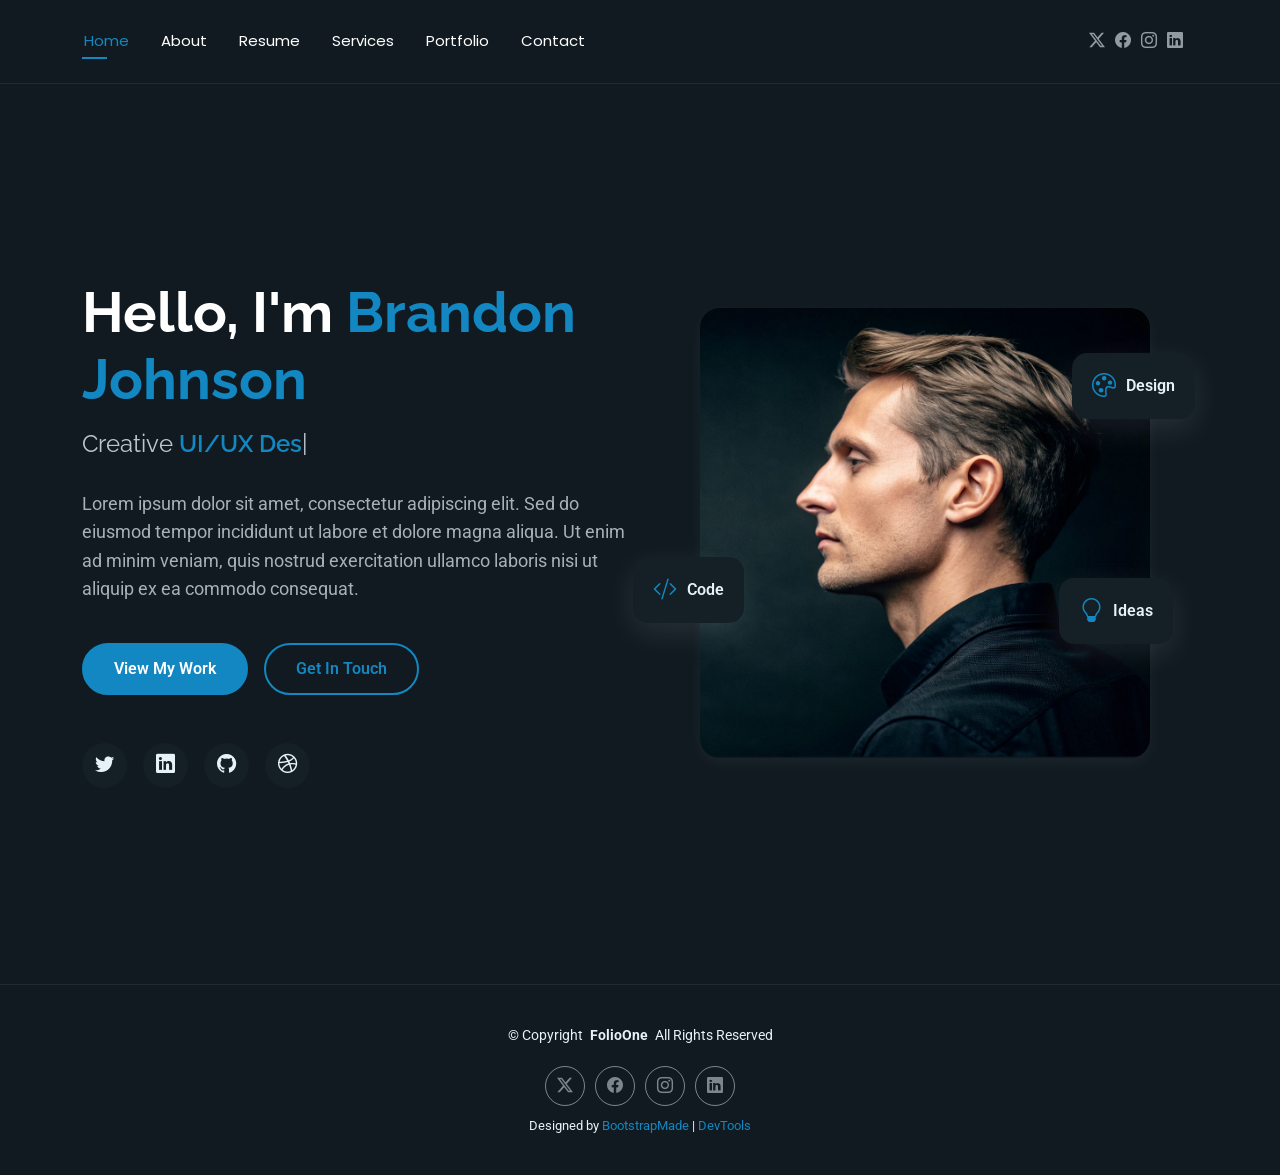
==== index.html @ 2e4cfaab "Initial CV website" ====
<!DOCTYPE html>
<html lang="en">

<head>
  <meta charset="utf-8">
  <meta content="width=device-width, initial-scale=1.0" name="viewport">
  <title>Index - FolioOne Bootstrap Template</title>
  <meta name="description" content="">
  <meta name="keywords" content="">

  <!-- Favicons -->
  <link href="assets/img/favicon.png" rel="icon">
  <link href="assets/img/apple-touch-icon.png" rel="apple-touch-icon">

  <!-- Fonts -->
  <link href="https://fonts.googleapis.com" rel="preconnect">
  <link href="https://fonts.gstatic.com" rel="preconnect" crossorigin>
  <link href="https://fonts.googleapis.com/css2?family=Roboto:ital,wght@0,100;0,300;0,400;0,500;0,700;0,900;1,100;1,300;1,400;1,500;1,700;1,900&family=Poppins:ital,wght@0,100;0,200;0,300;0,400;0,500;0,600;0,700;0,800;0,900;1,100;1,200;1,300;1,400;1,500;1,600;1,700;1,800;1,900&family=Raleway:ital,wght@0,100;0,200;0,300;0,400;0,500;0,600;0,700;0,800;0,900;1,100;1,200;1,300;1,400;1,500;1,600;1,700;1,800;1,900&display=swap" rel="stylesheet">

  <!-- Vendor CSS Files -->
  <link href="assets/vendor/bootstrap/css/bootstrap.min.css" rel="stylesheet">
  <link href="assets/vendor/bootstrap-icons/bootstrap-icons.css" rel="stylesheet">
  <link href="assets/vendor/aos/aos.css" rel="stylesheet">
  <link href="assets/vendor/swiper/swiper-bundle.min.css" rel="stylesheet">
  <link href="assets/vendor/glightbox/css/glightbox.min.css" rel="stylesheet">

  <!-- Main CSS File -->
  <link href="assets/css/main.css" rel="stylesheet">

  <!-- =======================================================
  * Template Name: FolioOne
  * Template URL: https://bootstrapmade.com/folioone-bootstrap-portfolio-website-template/
  * Updated: Aug 23 2025 with Bootstrap v5.3.7
  * Author: BootstrapMade.com
  * License: https://bootstrapmade.com/license/
  ======================================================== -->
</head>

<body class="index-page">

  <header id="header" class="header d-flex align-items-center light-background sticky-top">
    <div class="container position-relative d-flex align-items-center justify-content-between">

      <!-- <a href="index.html" class="logo d-flex align-items-center me-auto me-xl-0">
      <img src="assets/img/logo.webp" alt="">
      <h1 class="sitename">FolioOne</h1> 
    </a> -->

      <nav id="navmenu" class="navmenu">
        <ul>
          <li><a href="index.html" class="active">Home</a></li>
          <li><a href="about.html">About</a></li>
          <li><a href="resume.html">Resume</a></li>
          <li><a href="services.html">Services</a></li>
          <li><a href="portfolio.html">Portfolio</a></li>
          <li><a href="contact.html">Contact</a></li>
        </ul>
        <i class="mobile-nav-toggle d-xl-none bi bi-list"></i>
      </nav>

      <div class="header-social-links">
        <a href="#" class="twitter"><i class="bi bi-twitter-x"></i></a>
        <a href="#" class="facebook"><i class="bi bi-facebook"></i></a>
        <a href="#" class="instagram"><i class="bi bi-instagram"></i></a>
        <a href="#" class="linkedin"><i class="bi bi-linkedin"></i></a>
      </div>

    </div>
  </header>

  <main class="main">

    <!-- Hero Section -->
    <section id="hero" class="hero section">

      <div class="container" data-aos="fade-up" data-aos-delay="100">

        <div class="row gy-4 align-items-center">
          <div class="col-lg-6 order-2 order-lg-1">
            <div class="hero-content">
              <h1 data-aos="fade-up" data-aos-delay="200">Hello, I'm <span class="highlight">Brandon Johnson</span></h1>
              <h2 data-aos="fade-up" data-aos-delay="300">Creative <span class="typed" data-typed-items="UI/UX Designer, Web Developer, Digital Artist, Brand Strategist"></span></h2>
              <p data-aos="fade-up" data-aos-delay="400">Lorem ipsum dolor sit amet, consectetur adipiscing elit. Sed do eiusmod tempor incididunt ut labore et dolore magna aliqua. Ut enim ad minim veniam, quis nostrud exercitation ullamco laboris nisi ut aliquip ex ea commodo consequat.</p>
              <div class="hero-actions" data-aos="fade-up" data-aos-delay="500">
                <a href="portfolio.html" class="btn btn-primary">View My Work</a>
                <a href="contact.html" class="btn btn-outline">Get In Touch</a>
              </div>
              <div class="social-links" data-aos="fade-up" data-aos-delay="600">
                <a href="#"><i class="bi bi-twitter"></i></a>
                <a href="#"><i class="bi bi-linkedin"></i></a>
                <a href="#"><i class="bi bi-github"></i></a>
                <a href="#"><i class="bi bi-dribbble"></i></a>
              </div>
            </div>
          </div>
          <div class="col-lg-6 order-1 order-lg-2">
            <div class="hero-image" data-aos="zoom-in" data-aos-delay="300">
              <div class="image-wrapper">
                <img src="assets/img/profile/profile-square-11.webp" alt="Sarah Mitchell" class="img-fluid">
                <div class="floating-elements">
                  <div class="floating-card design" data-aos="fade-left" data-aos-delay="700">
                    <i class="bi bi-palette"></i>
                    <span>Design</span>
                  </div>
                  <div class="floating-card code" data-aos="fade-right" data-aos-delay="800">
                    <i class="bi bi-code-slash"></i>
                    <span>Code</span>
                  </div>
                  <div class="floating-card creativity" data-aos="fade-up" data-aos-delay="900">
                    <i class="bi bi-lightbulb"></i>
                    <span>Ideas</span>
                  </div>
                </div>
              </div>
            </div>
          </div>
        </div>

      </div>

    </section><!-- /Hero Section -->

  </main>

  <footer id="footer" class="footer">

    <div class="container">
      <div class="copyright text-center ">
        <p>© <span>Copyright</span> <strong class="px-1 sitename">FolioOne</strong> <span>All Rights Reserved<br></span></p>
      </div>
      <div class="social-links d-flex justify-content-center">
        <a href=""><i class="bi bi-twitter-x"></i></a>
        <a href=""><i class="bi bi-facebook"></i></a>
        <a href=""><i class="bi bi-instagram"></i></a>
        <a href=""><i class="bi bi-linkedin"></i></a>
      </div>
      <div class="credits">
        <!-- All the links in the footer should remain intact. -->
        <!-- You can delete the links only if you've purchased the pro version. -->
        <!-- Licensing information: https://bootstrapmade.com/license/ -->
        <!-- Purchase the pro version with working PHP/AJAX contact form: [buy-url] -->
        Designed by <a href="https://bootstrapmade.com/">BootstrapMade</a> | <a href="https://bootstrapmade.com/tools/">DevTools</a>
      </div>
    </div>

  </footer>

  <!-- Scroll Top -->
  <a href="#" id="scroll-top" class="scroll-top d-flex align-items-center justify-content-center"><i class="bi bi-arrow-up-short"></i></a>

  <!-- Preloader -->
  <div id="preloader"></div>

  <!-- Vendor JS Files -->
  <script src="assets/vendor/bootstrap/js/bootstrap.bundle.min.js"></script>
  <script src="assets/vendor/php-email-form/validate.js"></script>
  <script src="assets/vendor/aos/aos.js"></script>
  <script src="assets/vendor/typed.js/typed.umd.js"></script>
  <script src="assets/vendor/waypoints/noframework.waypoints.js"></script>
  <script src="assets/vendor/purecounter/purecounter_vanilla.js"></script>
  <script src="assets/vendor/swiper/swiper-bundle.min.js"></script>
  <script src="assets/vendor/imagesloaded/imagesloaded.pkgd.min.js"></script>
  <script src="assets/vendor/isotope-layout/isotope.pkgd.min.js"></script>
  <script src="assets/vendor/glightbox/js/glightbox.min.js"></script>

  <!-- Main JS File -->
  <script src="assets/js/main.js"></script>

</body>

</html>
---- assets/css/main.css ----
/**
* Template Name: FolioOne
* Template URL: https://bootstrapmade.com/folioone-bootstrap-portfolio-website-template/
* Updated: Aug 23 2025 with Bootstrap v5.3.7
* Author: BootstrapMade.com
* License: https://bootstrapmade.com/license/
*/

/*--------------------------------------------------------------
# Font & Color Variables
# Help: https://bootstrapmade.com/color-system/
--------------------------------------------------------------*/
/* Fonts */
:root {
  --default-font: "Roboto",  system-ui, -apple-system, "Segoe UI", Roboto, "Helvetica Neue", Arial, "Noto Sans", "Liberation Sans", sans-serif, "Apple Color Emoji", "Segoe UI Emoji", "Segoe UI Symbol", "Noto Color Emoji";
  --heading-font: "Raleway",  sans-serif;
  --nav-font: "Poppins",  sans-serif;
}

/* Global Colors - The following color variables are used throughout the website. Updating them here will change the color scheme of the entire website */
:root { 
  --background-color: #101a20; /* Background color for the entire website, including individual sections */
  --default-color: #e7f2f7; /* Default color used for the majority of the text content across the entire website */
  --heading-color: #ffffff; /* Color for headings, subheadings and title throughout the website */
  --accent-color: #1387c1; /* Accent color that represents your brand on the website. It's used for buttons, links, and other elements that need to stand out */
  --surface-color: #141f26; /* The surface color is used as a background of boxed elements within sections, such as cards, icon boxes, or other elements that require a visual separation from the global background. */
  --contrast-color: #ffffff; /* Contrast color for text, ensuring readability against backgrounds of accent, heading, or default colors. */
}

/* Nav Menu Colors - The following color variables are used specifically for the navigation menu. They are separate from the global colors to allow for more customization options */
:root {
  --nav-color: #ffffff;  /* The default color of the main navmenu links */
  --nav-hover-color: #1387c1; /* Applied to main navmenu links when they are hovered over or active */
  --nav-mobile-background-color: #213642; /* Used as the background color for mobile navigation menu */
  --nav-dropdown-background-color: #051117; /* Used as the background color for dropdown items that appear when hovering over primary navigation items */
  --nav-dropdown-color: #e7f2f7; /* Used for navigation links of the dropdown items in the navigation menu. */
  --nav-dropdown-hover-color: #1387c1; /* Similar to --nav-hover-color, this color is applied to dropdown navigation links when they are hovered over. */
}

/* Color Presets - These classes override global colors when applied to any section or element, providing reuse of the sam color scheme. */

.light-background {
  --background-color: #142027;
  --surface-color: #325264;
}

.dark-background {
  --background-color: #0b1419;
  --default-color: #ffffff;
  --heading-color: #ffffff;
  --surface-color: #252525;
  --contrast-color: #ffffff;
}

/* Smooth scroll */
:root {
  scroll-behavior: smooth;
}

/*--------------------------------------------------------------
# General Styling & Shared Classes
--------------------------------------------------------------*/
body {
  color: var(--default-color);
  background-color: var(--background-color);
  font-family: var(--default-font);
}

a {
  color: var(--accent-color);
  text-decoration: none;
  transition: 0.3s;
}

a:hover {
  color: color-mix(in srgb, var(--accent-color), transparent 25%);
  text-decoration: none;
}

h1,
h2,
h3,
h4,
h5,
h6 {
  color: var(--heading-color);
  font-family: var(--heading-font);
}

/* PHP Email Form Messages
------------------------------*/
.php-email-form .error-message {
  display: none;
  background: #df1529;
  color: #ffffff;
  text-align: left;
  padding: 15px;
  margin-bottom: 24px;
  font-weight: 600;
}

.php-email-form .sent-message {
  display: none;
  color: #ffffff;
  background: #059652;
  text-align: center;
  padding: 15px;
  margin-bottom: 24px;
  font-weight: 600;
}

.php-email-form .loading {
  display: none;
  background: var(--surface-color);
  text-align: center;
  padding: 15px;
  margin-bottom: 24px;
}

.php-email-form .loading:before {
  content: "";
  display: inline-block;
  border-radius: 50%;
  width: 24px;
  height: 24px;
  margin: 0 10px -6px 0;
  border: 3px solid var(--accent-color);
  border-top-color: var(--surface-color);
  animation: php-email-form-loading 1s linear infinite;
}

@keyframes php-email-form-loading {
  0% {
    transform: rotate(0deg);
  }

  100% {
    transform: rotate(360deg);
  }
}

/*--------------------------------------------------------------
# Global Header
--------------------------------------------------------------*/
.header {
  --background-color: rgba(255, 255, 255, 0);
  color: var(--default-color);
  background-color: var(--background-color);
  padding: 15px 0;
  transition: all 0.5s;
  z-index: 997;
  border-bottom: 1px solid color-mix(in srgb, var(--default-color), transparent 92%);
}

.header .logo {
  line-height: 1;
}

.header .logo img {
  max-height: 36px;
  margin-right: 8px;
}

.header .logo h1 {
  font-size: 32px;
  margin: 0;
  font-weight: 400;
  color: var(--heading-color);
}

.header .header-social-links {
  padding-right: 15px;
}

.header .header-social-links a {
  color: color-mix(in srgb, var(--default-color), transparent 40%);
  padding-left: 6px;
  display: inline-block;
  transition: 0.3s;
  font-size: 16px;
}

.header .header-social-links a:hover {
  color: var(--default-color);
}

.header .header-social-links a i {
  line-height: 0px;
}

@media (max-width: 1200px) {
  .header .logo {
    order: 1;
  }

  .header .header-social-links {
    order: 2;
  }

  .header .navmenu {
    order: 3;
  }
}

/* Global Header on Scroll
------------------------------*/
.scrolled .header {
  --background-color: rgba(16, 26, 32, 0.9);
}

/*--------------------------------------------------------------
# Navigation Menu
--------------------------------------------------------------*/
/* Desktop Navigation */
@media (min-width: 1200px) {
  .navmenu {
    padding: 0;
  }

  .navmenu ul {
    margin: 0;
    padding: 0;
    display: flex;
    list-style: none;
    align-items: center;
  }

  .navmenu li {
    position: relative;
  }

  .navmenu>ul>li {
    white-space: nowrap;
    padding: 15px 28px 15px 0;
  }

  .navmenu>ul>li:last-child {
    padding-right: 0;
  }

  .navmenu a,
  .navmenu a:focus {
    color: var(--nav-color);
    font-size: 15px;
    padding: 0 2px;
    font-family: var(--nav-font);
    font-weight: 400;
    display: flex;
    align-items: center;
    justify-content: space-between;
    white-space: nowrap;
    transition: 0.3s;
    position: relative;
  }

  .navmenu a i,
  .navmenu a:focus i {
    font-size: 12px;
    line-height: 0;
    margin-left: 5px;
    transition: 0.3s;
  }

  .navmenu>ul>li>a:before {
    content: "";
    position: absolute;
    height: 2px;
    bottom: -6px;
    left: 0;
    background-color: var(--nav-hover-color);
    visibility: hidden;
    width: 0px;
    transition: all 0.3s ease-in-out 0s;
  }

  .navmenu a:hover:before,
  .navmenu li:hover>a:before,
  .navmenu .active:before {
    visibility: visible;
    width: 25px;
  }

  .navmenu li:hover>a,
  .navmenu .active,
  .navmenu .active:focus {
    color: var(--nav-hover-color);
  }

  .navmenu .dropdown ul {
    margin: 0;
    padding: 10px 0;
    background: var(--nav-dropdown-background-color);
    display: block;
    position: absolute;
    visibility: hidden;
    left: -5px;
    top: 130%;
    opacity: 0;
    transition: 0.3s;
    border-radius: 4px;
    z-index: 99;
    box-shadow: 0px 0px 30px rgba(0, 0, 0, 0.1);
  }

  .navmenu .dropdown ul li {
    min-width: 200px;
  }

  .navmenu .dropdown ul a {
    padding: 10px 20px;
    font-size: 15px;
    text-transform: none;
    color: var(--nav-dropdown-color);
  }

  .navmenu .dropdown ul a i {
    font-size: 12px;
  }

  .navmenu .dropdown ul a:hover,
  .navmenu .dropdown ul .active:hover,
  .navmenu .dropdown ul li:hover>a {
    color: var(--nav-dropdown-hover-color);
  }

  .navmenu .dropdown:hover>ul {
    opacity: 1;
    top: 100%;
    visibility: visible;
  }

  .navmenu .dropdown .dropdown ul {
    top: 0;
    left: -90%;
    visibility: hidden;
  }

  .navmenu .dropdown .dropdown:hover>ul {
    opacity: 1;
    top: 0;
    left: -100%;
    visibility: visible;
  }
}

/* Mobile Navigation */
@media (max-width: 1199px) {
  .mobile-nav-toggle {
    color: var(--nav-color);
    font-size: 28px;
    line-height: 0;
    margin-right: 10px;
    cursor: pointer;
    transition: color 0.3s;
  }

  .navmenu {
    padding: 0;
    z-index: 9997;
  }

  .navmenu ul {
    display: none;
    list-style: none;
    position: absolute;
    inset: 60px 20px 20px 20px;
    padding: 10px 0;
    margin: 0;
    border-radius: 6px;
    background-color: var(--nav-mobile-background-color);
    border: 1px solid color-mix(in srgb, var(--default-color), transparent 90%);
    box-shadow: none;
    overflow-y: auto;
    transition: 0.3s;
    z-index: 9998;
  }

  .navmenu a,
  .navmenu a:focus {
    color: var(--nav-dropdown-color);
    padding: 10px 20px;
    font-family: var(--nav-font);
    font-size: 17px;
    font-weight: 500;
    display: flex;
    align-items: center;
    justify-content: space-between;
    white-space: nowrap;
    transition: 0.3s;
  }

  .navmenu a i,
  .navmenu a:focus i {
    font-size: 12px;
    line-height: 0;
    margin-left: 5px;
    width: 30px;
    height: 30px;
    display: flex;
    align-items: center;
    justify-content: center;
    border-radius: 50%;
    transition: 0.3s;
    background-color: color-mix(in srgb, var(--accent-color), transparent 90%);
  }

  .navmenu a i:hover,
  .navmenu a:focus i:hover {
    background-color: var(--accent-color);
    color: var(--contrast-color);
  }

  .navmenu a:hover,
  .navmenu .active,
  .navmenu .active:focus {
    color: var(--nav-dropdown-hover-color);
  }

  .navmenu .active i,
  .navmenu .active:focus i {
    background-color: var(--accent-color);
    color: var(--contrast-color);
    transform: rotate(180deg);
  }

  .navmenu .dropdown ul {
    position: static;
    display: none;
    z-index: 99;
    padding: 10px 0;
    margin: 10px 20px;
    background-color: var(--nav-dropdown-background-color);
    transition: all 0.5s ease-in-out;
  }

  .navmenu .dropdown ul ul {
    background-color: rgba(33, 37, 41, 0.1);
  }

  .navmenu .dropdown>.dropdown-active {
    display: block;
    background-color: rgba(33, 37, 41, 0.03);
  }

  .mobile-nav-active {
    overflow: hidden;
  }

  .mobile-nav-active .mobile-nav-toggle {
    color: #fff;
    position: absolute;
    font-size: 32px;
    top: 15px;
    right: 15px;
    margin-right: 0;
    z-index: 9999;
  }

  .mobile-nav-active .navmenu {
    position: fixed;
    overflow: hidden;
    inset: 0;
    background: rgba(33, 37, 41, 0.8);
    transition: 0.3s;
  }

  .mobile-nav-active .navmenu>ul {
    display: block;
  }
}

/*--------------------------------------------------------------
# Global Footer
--------------------------------------------------------------*/
.footer {
  color: var(--default-color);
  background-color: var(--background-color);
  font-size: 14px;
  padding: 40px 0;
  position: relative;
  border-top: 1px solid color-mix(in srgb, var(--default-color), transparent 92%);
}

.footer .copyright p {
  margin-bottom: 0;
}

.footer .social-links {
  margin-top: 20px;
}

.footer .social-links a {
  display: flex;
  align-items: center;
  justify-content: center;
  width: 40px;
  height: 40px;
  border-radius: 50%;
  border: 1px solid color-mix(in srgb, var(--default-color), transparent 50%);
  font-size: 16px;
  color: color-mix(in srgb, var(--default-color), transparent 50%);
  margin: 0 5px;
  transition: 0.3s;
}

.footer .social-links a:hover {
  color: var(--accent-color);
  border-color: var(--accent-color);
}

.footer .credits {
  margin-top: 10px;
  font-size: 13px;
  text-align: center;
}

/*--------------------------------------------------------------
# Preloader
--------------------------------------------------------------*/
#preloader {
  position: fixed;
  inset: 0;
  z-index: 9999;
  overflow: hidden;
  background-color: var(--background-color);
  transition: all 0.6s ease-out;
  width: 100%;
  height: 100vh;
}

#preloader:before,
#preloader:after {
  content: "";
  position: absolute;
  border: 4px solid var(--accent-color);
  border-radius: 50%;
  animation: animate-preloader 2s cubic-bezier(0, 0.2, 0.8, 1) infinite;
}

#preloader:after {
  animation-delay: -0.5s;
}

@keyframes animate-preloader {
  0% {
    width: 10px;
    height: 10px;
    top: calc(50% - 5px);
    left: calc(50% - 5px);
    opacity: 1;
  }

  100% {
    width: 72px;
    height: 72px;
    top: calc(50% - 36px);
    left: calc(50% - 36px);
    opacity: 0;
  }
}

/*--------------------------------------------------------------
# Scroll Top Button
--------------------------------------------------------------*/
.scroll-top {
  position: fixed;
  visibility: hidden;
  opacity: 0;
  right: 15px;
  bottom: -15px;
  z-index: 99999;
  background-color: var(--accent-color);
  width: 44px;
  height: 44px;
  border-radius: 50px;
  transition: all 0.4s;
}

.scroll-top i {
  font-size: 24px;
  color: var(--contrast-color);
  line-height: 0;
}

.scroll-top:hover {
  background-color: color-mix(in srgb, var(--accent-color), transparent 20%);
  color: var(--contrast-color);
}

.scroll-top.active {
  visibility: visible;
  opacity: 1;
  bottom: 15px;
}

/*--------------------------------------------------------------
# Disable aos animation delay on mobile devices
--------------------------------------------------------------*/
@media screen and (max-width: 768px) {
  [data-aos-delay] {
    transition-delay: 0 !important;
  }
}

/*--------------------------------------------------------------
# Global Page Titles & Breadcrumbs
--------------------------------------------------------------*/
.page-title {
  color: var(--default-color);
  background-color: var(--background-color);
  position: relative;
}

.page-title .heading {
  padding: 80px 0;
  border-top: 1px solid color-mix(in srgb, var(--default-color), transparent 90%);
}

.page-title .heading h1 {
  font-size: 38px;
  font-weight: 700;
}

.page-title nav {
  background-color: color-mix(in srgb, var(--default-color), transparent 96%);
  padding: 20px 0;
}

.page-title nav ol {
  display: flex;
  flex-wrap: wrap;
  list-style: none;
  padding: 0;
  margin: 0;
  font-size: 16px;
  font-weight: 400;
}

.page-title nav ol li+li {
  padding-left: 10px;
}

.page-title nav ol li+li::before {
  content: "/";
  display: inline-block;
  padding-right: 10px;
  color: color-mix(in srgb, var(--default-color), transparent 70%);
}

/*--------------------------------------------------------------
# Global Sections
--------------------------------------------------------------*/
section,
.section {
  color: var(--default-color);
  background-color: var(--background-color);
  padding: 60px 0;
  scroll-margin-top: 100px;
  overflow: clip;
}

@media (max-width: 1199px) {

  section,
  .section {
    scroll-margin-top: 66px;
  }
}

/*--------------------------------------------------------------
# Global Section Titles
--------------------------------------------------------------*/
.section-title {
  text-align: center;
  padding-bottom: 60px;
  position: relative;
}

.section-title h2 {
  font-size: 3.5rem;
  font-weight: 400;
  line-height: 1.2;
  color: var(--heading-color);
  margin-bottom: 1.5rem;
  letter-spacing: -1px;
}

@media (max-width: 768px) {
  .section-title h2 {
    font-size: 2.5rem;
  }
}

.section-title p {
  font-size: 1.125rem;
  line-height: 1.8;
  color: color-mix(in srgb, var(--default-color), transparent 25%);
  max-width: 900px;
  margin: 0 auto;
  text-wrap: balance;
}

/*--------------------------------------------------------------
# Hero Section
--------------------------------------------------------------*/
.hero {
  padding: 80px 0;
  min-height: 100vh;
  display: flex;
  align-items: center;
}

.hero .hero-content h1 {
  font-size: 3.5rem;
  font-weight: 700;
  margin-bottom: 1rem;
  line-height: 1.2;
}

.hero .hero-content h1 .highlight {
  color: var(--accent-color);
  position: relative;
}

.hero .hero-content h1 .highlight::after {
  content: "";
  position: absolute;
  bottom: 0;
  left: 0;
  width: 100%;
  height: 3px;
  background: linear-gradient(90deg, var(--accent-color), color-mix(in srgb, var(--accent-color), transparent 50%));
  border-radius: 2px;
}

@media (max-width: 768px) {
  .hero .hero-content h1 {
    font-size: 2.5rem;
  }
}

.hero .hero-content h2 {
  font-size: 1.5rem;
  font-weight: 400;
  margin-bottom: 2rem;
  color: color-mix(in srgb, var(--default-color), transparent 20%);
}

.hero .hero-content h2 .typed {
  color: var(--accent-color);
  font-weight: 600;
}

@media (max-width: 768px) {
  .hero .hero-content h2 {
    font-size: 1.25rem;
  }
}

.hero .hero-content p {
  font-size: 1.1rem;
  line-height: 1.6;
  margin-bottom: 2.5rem;
  color: color-mix(in srgb, var(--default-color), transparent 30%);
}

.hero .hero-actions {
  display: flex;
  gap: 1rem;
  margin-bottom: 3rem;
}

.hero .hero-actions .btn {
  padding: 12px 30px;
  border-radius: 50px;
  font-weight: 600;
  text-decoration: none;
  transition: all 0.3s ease;
  border: 2px solid;
}

.hero .hero-actions .btn.btn-primary {
  background: var(--accent-color);
  color: var(--contrast-color);
  border-color: var(--accent-color);
}

.hero .hero-actions .btn.btn-primary:hover {
  background: color-mix(in srgb, var(--accent-color), black 15%);
  border-color: color-mix(in srgb, var(--accent-color), black 15%);
  transform: translateY(-2px);
}

.hero .hero-actions .btn.btn-outline {
  background: transparent;
  color: var(--accent-color);
  border-color: var(--accent-color);
}

.hero .hero-actions .btn.btn-outline:hover {
  transform: translateY(-2px);
}

@media (max-width: 576px) {
  .hero .hero-actions {
    flex-direction: column;
  }

  .hero .hero-actions .btn {
    text-align: center;
  }
}

.hero .social-links {
  display: flex;
  gap: 1rem;
}

.hero .social-links a {
  width: 45px;
  height: 45px;
  background: var(--surface-color);
  border-radius: 50%;
  display: flex;
  align-items: center;
  justify-content: center;
  color: var(--default-color);
  font-size: 1.2rem;
  transition: all 0.3s ease;
}

.hero .social-links a:hover {
  background: var(--accent-color);
  color: var(--contrast-color);
  transform: translateY(-3px);
  box-shadow: 0 8px 25px color-mix(in srgb, var(--accent-color), transparent 70%);
}

.hero .hero-image {
  position: relative;
}

.hero .hero-image .image-wrapper {
  position: relative;
  max-width: 450px;
  margin: 0 auto;
}

.hero .hero-image .image-wrapper img {
  border-radius: 20px;
  box-shadow: 0 5px 15px color-mix(in srgb, var(--default-color), transparent 95%);
  transition: transform 0.3s ease;
}

.hero .hero-image .image-wrapper img:hover {
  transform: scale(1.02);
}

.hero .hero-image .floating-elements {
  position: absolute;
  top: 0;
  left: 0;
  right: 0;
  bottom: 0;
  pointer-events: none;
}

.hero .hero-image .floating-elements .floating-card {
  position: absolute;
  background: var(--surface-color);
  padding: 15px 20px;
  border-radius: 15px;
  box-shadow: 0 10px 30px color-mix(in srgb, var(--default-color), transparent 90%);
  display: flex;
  align-items: center;
  gap: 10px;
  font-weight: 600;
  animation: float 3s ease-in-out infinite;
}

.hero .hero-image .floating-elements .floating-card i {
  font-size: 1.5rem;
  color: var(--accent-color);
}

.hero .hero-image .floating-elements .floating-card.design {
  top: 10%;
  right: -10%;
  animation-delay: 0s;
}

.hero .hero-image .floating-elements .floating-card.code {
  bottom: 30%;
  left: -15%;
  animation-delay: 1s;
}

.hero .hero-image .floating-elements .floating-card.creativity {
  top: 60%;
  right: -5%;
  animation-delay: 2s;
}

@media (max-width: 992px) {
  .hero .hero-image .floating-elements .floating-card {
    display: none;
  }
}

@keyframes float {

  0%,
  100% {
    transform: translateY(0px);
  }

  50% {
    transform: translateY(-10px);
  }
}

@media (max-width: 992px) {
  .hero .hero-content {
    text-align: center;
    margin-bottom: 3rem;
  }
}

/*--------------------------------------------------------------
# About Section
--------------------------------------------------------------*/
.about .intro-content .eyebrow {
  display: inline-block;
  letter-spacing: 0.12em;
  text-transform: uppercase;
  font-size: 12px;
  color: color-mix(in srgb, var(--default-color), transparent 40%);
  margin-bottom: 16px;
}

.about .intro-content .headline {
  font-family: var(--heading-font);
  font-weight: 300;
  line-height: 1.2;
  font-size: clamp(28px, 4vw, 44px);
  margin: 0 0 24px 0;
}

.about .intro-content .lead {
  font-size: 18px;
  line-height: 1.8;
  color: color-mix(in srgb, var(--default-color), transparent 10%);
  margin-bottom: 24px;
}

.about .intro-content p {
  line-height: 1.8;
  margin-bottom: 24px;
  color: color-mix(in srgb, var(--default-color), transparent 5%);
}

.about .intro-content .cta-group {
  display: flex;
  gap: 24px;
  align-items: center;
  margin-top: 24px;
}

.about .intro-content .cta-group .btn-ghost {
  display: inline-flex;
  align-items: center;
  gap: 8px;
  padding: 12px 18px;
  border-radius: 6px;
  color: var(--accent-color);
  background: color-mix(in srgb, var(--accent-color), transparent 92%);
  border: 1px solid color-mix(in srgb, var(--accent-color), transparent 70%);
  transition: 0.3s ease-in-out;
}

.about .intro-content .cta-group .btn-ghost:hover,
.about .intro-content .cta-group .btn-ghost:focus {
  color: var(--contrast-color);
  background: var(--accent-color);
  border-color: var(--accent-color);
  outline: none;
  box-shadow: 0 0 0 3px color-mix(in srgb, var(--accent-color), transparent 70%);
}

.about .intro-content .cta-group .link-underline {
  display: inline-flex;
  align-items: center;
  gap: 8px;
  position: relative;
  color: var(--accent-color);
  padding-bottom: 4px;
  transition: 0.3s ease-in-out;
}

.about .intro-content .cta-group .link-underline::after {
  content: "";
  position: absolute;
  left: 0;
  right: 0;
  bottom: 0;
  height: 1px;
  background: color-mix(in srgb, var(--accent-color), transparent 40%);
  transform: scaleX(0.4);
  transform-origin: left;
  transition: 0.3s ease-in-out;
}

.about .intro-content .cta-group .link-underline:hover,
.about .intro-content .cta-group .link-underline:focus {
  color: color-mix(in srgb, var(--accent-color), transparent 10%);
  outline: none;
}

.about .intro-content .cta-group .link-underline:hover::after,
.about .intro-content .cta-group .link-underline:focus::after {
  transform: scaleX(1);
}

.about .profile-figure {
  margin: 0;
}

.about .profile-figure .profile-photo {
  width: 88%;
  max-width: 440px;
  border-radius: 18px;
  box-shadow: 0 10px 30px color-mix(in srgb, var(--default-color), transparent 92%);
  transform: translateY(0);
  transition: transform 0.3s ease-in-out;
}

.about .profile-figure .profile-caption {
  margin-top: 24px;
  display: flex;
  align-items: center;
  justify-content: center;
}

.about .profile-figure .profile-caption .meta {
  font-size: 14px;
  color: color-mix(in srgb, var(--default-color), transparent 20%);
}

.about .profile-figure .profile-caption .meta .funfact {
  font-size: 13px;
  margin-top: 4px;
  color: color-mix(in srgb, var(--default-color), transparent 35%);
}

.about .profile-figure:hover .profile-photo {
  transform: translateY(-4px);
}

.about .skill-item {
  padding: 24px;
  border-radius: 6px;
  transition: 0.3s ease-in-out;
  background: color-mix(in srgb, var(--surface-color), var(--accent-color) 2%);
  border: 1px solid color-mix(in srgb, var(--default-color), transparent 88%);
  height: 100%;
}

.about .skill-item i {
  font-size: 24px;
  color: var(--accent-color);
  margin-bottom: 16px;
  display: inline-block;
}

.about .skill-item h3 {
  font-size: 16px;
  margin-bottom: 6px;
  font-weight: 500;
}

.about .skill-item p {
  margin: 0;
  font-size: 14px;
  color: color-mix(in srgb, var(--default-color), transparent 25%);
}

.about .skill-item:hover {
  transform: translateY(-3px);
  border-color: color-mix(in srgb, var(--accent-color), transparent 60%);
  box-shadow: 0 10px 30px color-mix(in srgb, var(--default-color), transparent 92%);
}

.about .timeline-item {
  position: relative;
  padding-left: 26px;
}

.about .timeline-item time {
  display: inline-block;
  font-size: 12px;
  letter-spacing: 0.08em;
  text-transform: uppercase;
  color: color-mix(in srgb, var(--default-color), transparent 45%);
  margin-bottom: 6px;
}

.about .timeline-item h4 {
  font-size: 18px;
  font-weight: 400;
  margin: 0 0 6px;
}

.about .timeline-item p {
  font-size: 14px;
  color: color-mix(in srgb, var(--default-color), transparent 25%);
  margin: 0;
}

.about .timeline-item .dot {
  position: absolute;
  left: 0;
  top: 4px;
  width: 10px;
  height: 10px;
  border-radius: 50%;
  background: var(--accent-color);
  box-shadow: 0 0 0 6px color-mix(in srgb, var(--accent-color), transparent 80%);
}

.about .personal-quote {
  padding: 24px 0;
}

.about .personal-quote p {
  font-family: var(--heading-font);
  font-weight: 300;
  font-size: clamp(20px, 3vw, 28px);
  line-height: 1.5;
  color: color-mix(in srgb, var(--default-color), transparent 5%);
  margin: 0 auto;
  max-width: 800px;
}

.about .fact-pill {
  display: flex;
  align-items: center;
  justify-content: center;
  gap: 10px;
  padding: 10px 14px;
  border-radius: 999px;
  border: 1px solid color-mix(in srgb, var(--default-color), transparent 85%);
  background: var(--surface-color);
  color: color-mix(in srgb, var(--default-color), transparent 10%);
  transition: 0.3s ease-in-out;
}

.about .fact-pill i {
  color: var(--accent-color);
}

.about .fact-pill span {
  font-size: 14px;
}

.about .fact-pill:hover {
  transform: translateY(-2px);
  border-color: color-mix(in srgb, var(--accent-color), transparent 60%);
  box-shadow: 0 10px 30px color-mix(in srgb, var(--default-color), transparent 92%);
}

.about .fact-pill:focus-within {
  box-shadow: 0 0 0 3px color-mix(in srgb, var(--accent-color), transparent 70%);
}

@media (max-width: 992px) {
  .about .profile-figure {
    text-align: center !important;
  }

  .about .profile-figure .profile-photo {
    width: 72%;
  }

  .about .intro-content .cta-group {
    flex-wrap: wrap;
  }
}

@media (max-width: 576px) {
  .about .profile-figure .profile-photo {
    width: 100%;
  }
}

/*--------------------------------------------------------------
# Skills Section
--------------------------------------------------------------*/
.skills .skill-box {
  background-color: var(--surface-color);
  padding: 2rem;
  border-radius: 8px;
  box-shadow: 0 0 20px rgba(0, 0, 0, 0.05);
}

.skills .skill-box h3 {
  font-size: 1.2rem;
  margin-bottom: 1rem;
  font-weight: 600;
}

.skills .skill-box p {
  font-size: 0.9rem;
  margin-bottom: 0.8rem;
  opacity: 0.6;
}

.skills .skill-box .progress {
  background-color: color-mix(in srgb, var(--accent-color), transparent 85%);
  border-radius: 50px;
  height: 8px;
  margin-top: 5px;
  overflow: hidden;
}

.skills .skill-box .progress .progress-bar {
  background-color: var(--accent-color);
  height: 100%;
  position: relative;
  border-radius: 50px;
  transition: 0.9s;
  width: 1px;
}

/*--------------------------------------------------------------
# Stats Section
--------------------------------------------------------------*/
.stats .avatars {
  position: relative;
}

.stats .avatars img {
  width: 60px;
  height: 60px;
  border: 3px solid var(--accent-color);
  margin-right: -15px;
  transition: transform 0.3s ease;
}

.stats .avatars img:hover {
  transform: translateY(-5px);
  z-index: 2;
}

.stats .counters h2 {
  color: var(--heading-color);
  font-size: 48px;
  font-weight: 700;
  margin-bottom: 10px;
}

.stats .counters h2 span {
  display: inline-block;
}

.stats .counters p {
  color: var(--default-color);
  font-size: 18px;
  margin: 0;
  opacity: 0.9;
}

@media (max-width: 991px) {
  .stats .row {
    text-align: center;
  }

  .stats .avatars {
    justify-content: center;
    margin-bottom: 40px;
  }

  .stats .counters h2 {
    font-size: 36px;
  }

  .stats .counters p {
    font-size: 16px;
  }

  .stats .counters .col-md-4 {
    margin-bottom: 30px;
  }

  .stats .counters .col-md-4:last-child {
    margin-bottom: 0;
  }
}

@media (max-width: 576px) {
  .stats {
    padding: 60px 0;
  }

  .stats .avatars {
    flex-wrap: wrap;
    justify-content: center;
  }

  .stats .avatars img {
    margin: 0 -8px;
  }
}

/*--------------------------------------------------------------
# Testimonials Section
--------------------------------------------------------------*/
.testimonials .testimonials-carousel,
.testimonials .testimonials-slider {
  overflow: hidden;
}

.testimonials .testimonial-item .testimonial-content {
  border-left: 3px solid var(--accent-color);
  padding-left: 30px;
}

.testimonials .testimonial-item .testimonial-img {
  border-radius: 50%;
  border: 4px solid var(--background-color);
  margin: 0 auto;
}

.testimonials .testimonial-item h3 {
  font-size: 20px;
  font-weight: bold;
  margin: 10px 0 5px 0;
}

.testimonials .testimonial-item h4 {
  font-size: 14px;
  color: color-mix(in srgb, var(--default-color), transparent 40%);
  margin: 0 0 10px 0;
}

.testimonials .testimonial-item .stars i {
  color: #ffc107;
  margin: 0 1px;
}

.testimonials .testimonial-item .quote-icon-left,
.testimonials .testimonial-item .quote-icon-right {
  color: color-mix(in srgb, var(--accent-color), transparent 50%);
  font-size: 26px;
  line-height: 0;
}

.testimonials .testimonial-item .quote-icon-left {
  display: inline-block;
  left: -5px;
  position: relative;
}

.testimonials .testimonial-item .quote-icon-right {
  display: inline-block;
  right: -5px;
  position: relative;
  top: 10px;
  transform: scale(-1, -1);
}

.testimonials .testimonial-item p {
  font-style: italic;
}

.testimonials .swiper-wrapper {
  height: auto;
}

.testimonials .swiper-pagination {
  margin-top: 30px;
  position: relative;
}

.testimonials .swiper-pagination .swiper-pagination-bullet {
  width: 12px;
  height: 12px;
  background-color: color-mix(in srgb, var(--default-color), transparent 85%);
  opacity: 1;
}

.testimonials .swiper-pagination .swiper-pagination-bullet-active {
  background-color: var(--accent-color);
}

/*--------------------------------------------------------------
# Resume Section
--------------------------------------------------------------*/
.resume .resume-item {
  margin-bottom: 3rem;
}

.resume .resume-item .resume-title {
  font-size: 1.75rem;
  font-weight: 700;
  margin-bottom: 1.5rem;
  padding-bottom: 1.5rem;
  position: relative;
  color: var(--heading-color);
}

.resume .resume-item .resume-title::after {
  content: "";
  position: absolute;
  display: block;
  width: 50px;
  height: 3px;
  background: var(--accent-color);
  bottom: 0;
  left: 0;
}

.resume .resume-item .resume-content {
  padding-left: 1.25rem;
  border-left: 2px solid color-mix(in srgb, var(--accent-color), transparent 85%);
}

.resume .resume-item article {
  position: relative;
  margin-bottom: 2.5rem;
}

.resume .resume-item article::before {
  content: "";
  position: absolute;
  width: 16px;
  height: 16px;
  border-radius: 50%;
  left: -1.8rem;
  top: 0.25rem;
  background: var(--background-color);
  border: 2px solid var(--accent-color);
}

.resume .resume-item article h4 {
  font-size: 1.25rem;
  font-weight: 600;
  margin-bottom: 0.5rem;
  color: var(--heading-color);
}

.resume .resume-item article h5 {
  font-size: 1rem;
  background: color-mix(in srgb, var(--accent-color), transparent 92%);
  padding: 0.375rem 0.75rem;
  display: inline-block;
  font-weight: 600;
  margin: 0.5rem 0;
  color: var(--accent-color);
  border-radius: 4px;
}

.resume .resume-item article .institution,
.resume .resume-item article .company {
  font-size: 1rem;
  margin-bottom: 1rem;
  color: color-mix(in srgb, var(--default-color), transparent 25%);
}

.resume .resume-item article p {
  margin-bottom: 1rem;
}

.resume .resume-item article ul {
  padding-left: 1.25rem;
  margin-bottom: 0;
}

.resume .resume-item article ul li {
  padding-bottom: 0.75rem;
  position: relative;
}

.resume .resume-item article ul li:last-child {
  padding-bottom: 0;
}

.resume .skill-item {
  margin-bottom: 2rem;
}

.resume .skill-item h4 {
  font-size: 1rem;
  font-weight: 600;
  margin-bottom: 0.75rem;
  color: var(--heading-color);
}

.resume .skill-item .progress {
  height: 0.75rem;
  background-color: color-mix(in srgb, var(--accent-color), transparent 92%);
  border-radius: 1rem;
  overflow: visible;
}

.resume .skill-item .progress .progress-bar {
  background-color: var(--accent-color);
  position: relative;
  border-radius: 1rem;
  width: 0;
  transition: width 1s ease;
}

.resume .skill-item .progress .progress-bar::after {
  content: attr(aria-valuenow) "%";
  position: absolute;
  right: 0;
  top: -1.75rem;
  font-size: 0.875rem;
  font-weight: 600;
  color: var(--accent-color);
}

@media (max-width: 991.98px) {
  .resume .resume-item {
    margin-bottom: 2rem;
  }
}

@media (max-width: 767.98px) {
  .resume .resume-content {
    padding-left: 1rem !important;
  }

  .resume article::before {
    left: -2rem !important;
  }
}

/*--------------------------------------------------------------
# Services Section
--------------------------------------------------------------*/
.services .service-item {
  display: flex;
  background-color: var(--surface-color);
  border-radius: 12px;
  padding: 2rem;
  height: 100%;
  position: relative;
  overflow: hidden;
  box-shadow: 0 5px 20px rgba(0, 0, 0, 0.03);
  transition: all 0.4s ease;
}

.services .service-item::before {
  content: "";
  position: absolute;
  left: 0;
  top: 0;
  height: 100%;
  width: 4px;
  background-color: var(--accent-color);
  transform: scaleY(0);
  transform-origin: bottom;
  transition: transform 0.4s cubic-bezier(0.65, 0, 0.35, 1);
}

.services .service-item:hover {
  box-shadow: 0 10px 30px rgba(0, 0, 0, 0.08);
  transform: translateY(-5px);
}

.services .service-item:hover::before {
  transform: scaleY(1);
}

.services .service-item:hover .service-icon {
  background-color: var(--accent-color);
  color: var(--contrast-color);
  transform: rotateY(180deg);
}

.services .service-item:hover .service-icon i {
  transform: rotateY(180deg);
}

.services .service-item:hover .service-link i {
  transform: translateX(5px);
}

.services .service-icon {
  flex-shrink: 0;
  width: 70px;
  height: 70px;
  border-radius: 12px;
  background-color: color-mix(in srgb, var(--accent-color), transparent 90%);
  color: var(--accent-color);
  display: flex;
  align-items: center;
  justify-content: center;
  margin-right: 1.5rem;
  transition: all 0.5s ease;
}

.services .service-icon i {
  font-size: 2rem;
  transition: transform 0.5s ease;
}

.services .service-content {
  flex-grow: 1;
}

.services .service-content h3 {
  font-size: 1.4rem;
  margin-bottom: 1rem;
  font-weight: 700;
  color: var(--heading-color);
}

.services .service-content p {
  margin-bottom: 1.25rem;
  color: color-mix(in srgb, var(--default-color), transparent 20%);
}

.services .service-link {
  display: inline-flex;
  align-items: center;
  color: var(--accent-color);
  font-weight: 600;
  text-decoration: none;
  transition: color 0.3s ease;
}

.services .service-link span {
  margin-right: 0.5rem;
}

.services .service-link i {
  transition: transform 0.3s ease;
}

.services .service-link:hover {
  color: color-mix(in srgb, var(--accent-color), transparent 25%);
}

@media (max-width: 767.98px) {
  .services .service-item {
    padding: 1.5rem;
    margin-bottom: 1rem;
  }

  .services .service-icon {
    width: 60px;
    height: 60px;
    margin-right: 1rem;
  }

  .services .service-icon i {
    font-size: 1.5rem;
  }

  .services .service-content h3 {
    font-size: 1.2rem;
    margin-bottom: 0.75rem;
  }

  .services .service-content p {
    margin-bottom: 1rem;
    font-size: 0.95rem;
  }
}

@media (max-width: 575.98px) {
  .services .service-item {
    flex-direction: column;
    text-align: center;
  }

  .services .service-item::before {
    width: 100%;
    height: 4px;
    transform: scaleX(0);
    transform-origin: left;
  }

  .services .service-item:hover::before {
    transform: scaleX(1);
  }

  .services .service-icon {
    margin-right: 0;
    margin-bottom: 1.25rem;
  }

  .services .service-link {
    justify-content: center;
  }
}

/*--------------------------------------------------------------
# Service Details Section
--------------------------------------------------------------*/
.service-details .service-hero {
  margin-bottom: 4rem;
}

.service-details .service-hero .service-meta {
  display: flex;
  align-items: center;
  gap: 1rem;
  margin-bottom: 1.5rem;
}

.service-details .service-hero .service-meta .service-category {
  background: color-mix(in srgb, var(--accent-color), transparent 85%);
  color: var(--accent-color);
  padding: 0.5rem 1rem;
  border-radius: 20px;
  font-size: 0.85rem;
  font-weight: 500;
  letter-spacing: 0.5px;
}

.service-details .service-hero .service-meta .reading-time {
  color: color-mix(in srgb, var(--default-color), transparent 50%);
  font-size: 0.9rem;
  font-weight: 300;
}

.service-details .service-hero h1 {
  font-size: 3.5rem;
  font-weight: 300;
  line-height: 1.2;
  margin-bottom: 1.5rem;
  color: var(--heading-color);
  letter-spacing: -0.02em;
}

.service-details .service-hero .service-description {
  font-size: 1.25rem;
  line-height: 1.7;
  color: color-mix(in srgb, var(--default-color), transparent 25%);
  font-weight: 300;
  margin: 0;
}

.service-details .service-visual {
  margin-bottom: 4rem;
  overflow: hidden;
  border-radius: 4px;
}

.service-details .service-visual img {
  width: 100%;
  height: 400px;
  object-fit: cover;
  transition: transform 0.5s ease;
}

.service-details .service-visual img:hover {
  transform: scale(1.02);
}

.service-details .service-narrative {
  margin-bottom: 5rem;
}

.service-details .service-narrative h3 {
  font-size: 2rem;
  font-weight: 300;
  margin-bottom: 2rem;
  color: var(--heading-color);
  letter-spacing: -0.01em;
}

.service-details .service-narrative p {
  font-size: 1.1rem;
  line-height: 1.8;
  margin-bottom: 2rem;
  color: var(--default-color);
  font-weight: 300;
}

.service-details .benefits-grid {
  display: grid;
  grid-template-columns: repeat(auto-fit, minmax(280px, 1fr));
  gap: 2.5rem;
  margin-top: 3rem;
}

.service-details .benefits-grid .benefit-card {
  text-align: center;
  padding: 0;
}

.service-details .benefits-grid .benefit-card .benefit-icon {
  width: 60px;
  height: 60px;
  background: color-mix(in srgb, var(--accent-color), transparent 90%);
  border-radius: 50%;
  display: flex;
  align-items: center;
  justify-content: center;
  margin: 0 auto 1.5rem;
  transition: all 0.3s ease;
}

.service-details .benefits-grid .benefit-card .benefit-icon i {
  font-size: 1.5rem;
  color: var(--accent-color);
}

.service-details .benefits-grid .benefit-card:hover .benefit-icon {
  background: var(--accent-color);
  transform: translateY(-2px);
}

.service-details .benefits-grid .benefit-card:hover .benefit-icon i {
  color: var(--contrast-color);
}

.service-details .benefits-grid .benefit-card h4 {
  font-size: 1.2rem;
  font-weight: 400;
  margin-bottom: 1rem;
  color: var(--heading-color);
}

.service-details .benefits-grid .benefit-card p {
  font-size: 1rem;
  line-height: 1.6;
  color: color-mix(in srgb, var(--default-color), transparent 30%);
  margin: 0;
}

.service-details .timeline-section {
  margin-bottom: 4rem;
}

.service-details .timeline-section h3 {
  font-size: 2rem;
  font-weight: 300;
  margin-bottom: 3rem;
  color: var(--heading-color);
  letter-spacing: -0.01em;
}

.service-details .timeline-section .timeline {
  position: relative;
}

.service-details .timeline-section .timeline::before {
  content: "";
  position: absolute;
  left: 30px;
  top: 0;
  bottom: 0;
  width: 1px;
  background: color-mix(in srgb, var(--default-color), transparent 85%);
}

.service-details .timeline-section .timeline .timeline-item {
  position: relative;
  padding-left: 80px;
  margin-bottom: 3rem;
}

.service-details .timeline-section .timeline .timeline-item:last-child {
  margin-bottom: 0;
}

.service-details .timeline-section .timeline .timeline-item .timeline-marker {
  position: absolute;
  left: 0;
  top: 0;
  width: 60px;
  height: 60px;
  background: var(--surface-color);
  border: 2px solid color-mix(in srgb, var(--accent-color), transparent 70%);
  border-radius: 50%;
  display: flex;
  align-items: center;
  justify-content: center;
  z-index: 1;
}

.service-details .timeline-section .timeline .timeline-item .timeline-marker span {
  font-size: 1.2rem;
  font-weight: 500;
  color: var(--accent-color);
}

.service-details .timeline-section .timeline .timeline-item .timeline-content h4 {
  font-size: 1.3rem;
  font-weight: 400;
  margin-bottom: 0.75rem;
  color: var(--heading-color);
}

.service-details .timeline-section .timeline .timeline-item .timeline-content p {
  font-size: 1rem;
  line-height: 1.6;
  margin-bottom: 0.5rem;
  color: var(--default-color);
}

.service-details .timeline-section .timeline .timeline-item .timeline-content small {
  color: color-mix(in srgb, var(--default-color), transparent 40%);
  font-size: 0.9rem;
  font-weight: 500;
}

.service-details .service-sidebar {
  padding-left: 2rem;
}

@media (max-width: 992px) {
  .service-details .service-sidebar {
    padding-left: 0;
    margin-top: 4rem;
  }
}

.service-details .overview-card,
.service-details .success-story,
.service-details .consultation-form {
  background: var(--surface-color);
  border-radius: 8px;
  padding: 2.5rem;
  margin-bottom: 2.5rem;
  border: 1px solid color-mix(in srgb, var(--default-color), transparent 93%);
  transition: all 0.3s ease;
}

.service-details .overview-card:hover,
.service-details .success-story:hover,
.service-details .consultation-form:hover {
  border-color: color-mix(in srgb, var(--accent-color), transparent 80%);
}

.service-details .overview-card .overview-header h4 {
  font-size: 1.4rem;
  font-weight: 400;
  margin-bottom: 2rem;
  color: var(--heading-color);
}

.service-details .overview-card .overview-stats {
  display: grid;
  grid-template-columns: repeat(3, 1fr);
  gap: 1.5rem;
  margin-bottom: 2rem;
}

.service-details .overview-card .overview-stats .stat-item {
  text-align: center;
}

.service-details .overview-card .overview-stats .stat-item .stat-number {
  font-size: 2rem;
  font-weight: 300;
  color: var(--accent-color);
  line-height: 1;
  margin-bottom: 0.5rem;
}

.service-details .overview-card .overview-stats .stat-item .stat-label {
  font-size: 0.85rem;
  color: color-mix(in srgb, var(--default-color), transparent 40%);
  font-weight: 500;
  text-transform: uppercase;
  letter-spacing: 0.5px;
}

.service-details .overview-card .overview-details {
  border-top: 1px solid color-mix(in srgb, var(--default-color), transparent 90%);
  padding-top: 1.5rem;
}

.service-details .overview-card .overview-details .detail-row {
  display: flex;
  justify-content: space-between;
  align-items: center;
  margin-bottom: 1rem;
}

.service-details .overview-card .overview-details .detail-row:last-child {
  margin-bottom: 0;
}

.service-details .overview-card .overview-details .detail-row .detail-label {
  font-size: 0.95rem;
  color: color-mix(in srgb, var(--default-color), transparent 30%);
  font-weight: 400;
}

.service-details .overview-card .overview-details .detail-row .detail-value {
  font-size: 0.95rem;
  color: var(--heading-color);
  font-weight: 500;
}

.service-details .success-story .story-quote p {
  font-size: 1.1rem;
  line-height: 1.7;
  color: color-mix(in srgb, var(--default-color), transparent 20%);
  font-style: italic;
  margin-bottom: 2rem;
}

.service-details .success-story .story-author {
  display: flex;
  align-items: center;
  gap: 1rem;
  margin-bottom: 1.5rem;
}

.service-details .success-story .story-author .author-avatar {
  width: 50px;
  height: 50px;
  border-radius: 50%;
  object-fit: cover;
}

.service-details .success-story .story-author .author-details h5 {
  font-size: 1rem;
  font-weight: 500;
  margin-bottom: 0.25rem;
  color: var(--heading-color);
}

.service-details .success-story .story-author .author-details span {
  display: block;
  font-size: 0.9rem;
  color: color-mix(in srgb, var(--default-color), transparent 40%);
  margin-bottom: 0.25rem;
}

.service-details .success-story .story-author .author-details small {
  font-size: 0.8rem;
  color: color-mix(in srgb, var(--default-color), transparent 50%);
}

.service-details .success-story .story-metrics {
  display: grid;
  grid-template-columns: repeat(2, 1fr);
  gap: 1rem;
  padding-top: 1.5rem;
  border-top: 1px solid color-mix(in srgb, var(--default-color), transparent 90%);
}

.service-details .success-story .story-metrics .metric {
  text-align: center;
}

.service-details .success-story .story-metrics .metric .metric-value {
  font-size: 1.5rem;
  font-weight: 500;
  color: var(--accent-color);
  display: block;
  margin-bottom: 0.25rem;
}

.service-details .success-story .story-metrics .metric .metric-label {
  font-size: 0.8rem;
  color: color-mix(in srgb, var(--default-color), transparent 40%);
  text-transform: uppercase;
  letter-spacing: 0.5px;
}

.service-details .consultation-form .form-header {
  margin-bottom: 2rem;
}

.service-details .consultation-form .form-header h4 {
  font-size: 1.4rem;
  font-weight: 400;
  margin-bottom: 0.75rem;
  color: var(--heading-color);
}

.service-details .consultation-form .form-header p {
  font-size: 0.95rem;
  line-height: 1.6;
  color: color-mix(in srgb, var(--default-color), transparent 30%);
  margin: 0;
}

.service-details .consultation-form .form-group {
  margin-bottom: 1.5rem;
}

.service-details .consultation-form .form-input {
  width: 100%;
  padding: 1rem;
  border: 1px solid color-mix(in srgb, var(--default-color), transparent 85%);
  border-radius: 4px;
  font-size: 0.95rem;
  transition: all 0.3s ease;
  background: transparent;
}

.service-details .consultation-form .form-input:focus {
  outline: none;
  border-color: var(--accent-color);
  box-shadow: 0 0 0 3px color-mix(in srgb, var(--accent-color), transparent 90%);
}

.service-details .consultation-form input[type=text],
.service-details .consultation-form input[type=email],
.service-details .consultation-form input[type=tel],
.service-details .consultation-form select,
.service-details .consultation-form textarea {
  color: var(--default-color);
  background-color: var(--surface-color);
  font-size: 14px;
  border-color: color-mix(in srgb, var(--default-color), transparent 80%);
}

.service-details .consultation-form input[type=text]:focus,
.service-details .consultation-form input[type=email]:focus,
.service-details .consultation-form input[type=tel]:focus,
.service-details .consultation-form select:focus,
.service-details .consultation-form textarea:focus {
  border-color: var(--accent-color);
}

.service-details .consultation-form input[type=text]::placeholder,
.service-details .consultation-form input[type=email]::placeholder,
.service-details .consultation-form input[type=tel]::placeholder,
.service-details .consultation-form select::placeholder,
.service-details .consultation-form textarea::placeholder {
  color: color-mix(in srgb, var(--default-color), transparent 70%);
}

.service-details .consultation-form .btn-consultation {
  background: var(--accent-color);
  color: var(--contrast-color);
  border: none;
  padding: 1rem 2rem;
  border-radius: 4px;
  font-size: 0.95rem;
  font-weight: 500;
  width: 100%;
  display: flex;
  align-items: center;
  justify-content: center;
  gap: 0.5rem;
  transition: all 0.3s ease;
  text-transform: none;
}

.service-details .consultation-form .btn-consultation:hover {
  background: color-mix(in srgb, var(--accent-color), transparent 10%);
  transform: translateY(-1px);
}

.service-details .consultation-form .btn-consultation i {
  font-size: 0.9rem;
}

@media (max-width: 768px) {
  .service-details .service-hero h1 {
    font-size: 2.5rem;
  }

  .service-details .service-hero .service-description {
    font-size: 1.1rem;
  }

  .service-details .service-visual img {
    height: 250px;
  }

  .service-details .benefits-grid {
    grid-template-columns: 1fr;
    gap: 2rem;
  }

  .service-details .timeline-section .timeline::before {
    left: 20px;
  }

  .service-details .timeline-section .timeline .timeline-item {
    padding-left: 60px;
  }

  .service-details .timeline-section .timeline .timeline-item .timeline-marker {
    width: 40px;
    height: 40px;
  }

  .service-details .timeline-section .timeline .timeline-item .timeline-marker span {
    font-size: 1rem;
  }

  .service-details .overview-card .overview-stats {
    grid-template-columns: 1fr;
    gap: 1rem;
  }
}

/*--------------------------------------------------------------
# Portfolio Section
--------------------------------------------------------------*/
.portfolio .portfolio-filters {
  display: flex;
  justify-content: center;
  flex-wrap: wrap;
  gap: 10px;
  margin-bottom: 30px;
  padding: 0;
  list-style: none;
}

.portfolio .portfolio-filters li {
  padding: 8px 20px;
  font-size: 0.95rem;
  font-weight: 500;
  border-radius: 30px;
  cursor: pointer;
  transition: all 0.3s ease;
  background-color: color-mix(in srgb, var(--accent-color), transparent 90%);
  color: var(--accent-color);
}

.portfolio .portfolio-filters li:hover {
  background-color: color-mix(in srgb, var(--accent-color), transparent 80%);
}

.portfolio .portfolio-filters li.filter-active {
  background-color: var(--accent-color);
  color: var(--contrast-color);
}

.portfolio .portfolio-card {
  background-color: var(--surface-color);
  border-radius: 10px;
  overflow: hidden;
  box-shadow: 0 5px 15px rgba(0, 0, 0, 0.05);
  margin-bottom: 30px;
  transition: all 0.3s ease;
}

.portfolio .portfolio-card:hover {
  transform: translateY(-10px);
  box-shadow: 0 10px 30px rgba(0, 0, 0, 0.1);
}

.portfolio .portfolio-card:hover .portfolio-img .portfolio-overlay {
  opacity: 1;
}

.portfolio .portfolio-card:hover .portfolio-img img {
  transform: scale(1.1);
}

.portfolio .portfolio-card .portfolio-img {
  position: relative;
  overflow: hidden;
}

.portfolio .portfolio-card .portfolio-img img {
  width: 100%;
  height: auto;
  transition: transform 0.5s ease;
}

.portfolio .portfolio-card .portfolio-img .portfolio-overlay {
  position: absolute;
  top: 0;
  left: 0;
  width: 100%;
  height: 100%;
  background: rgba(0, 0, 0, 0.6);
  display: flex;
  align-items: center;
  justify-content: center;
  gap: 15px;
  opacity: 0;
  transition: all 0.3s ease;
}

.portfolio .portfolio-card .portfolio-img .portfolio-overlay a {
  width: 45px;
  height: 45px;
  background-color: var(--accent-color);
  color: var(--contrast-color);
  border-radius: 50%;
  display: flex;
  align-items: center;
  justify-content: center;
  font-size: 1.2rem;
  transition: all 0.3s ease;
}

.portfolio .portfolio-card .portfolio-img .portfolio-overlay a:hover {
  background-color: color-mix(in srgb, var(--accent-color), #fff 20%);
  transform: translateY(-5px);
}

.portfolio .portfolio-card .portfolio-info {
  padding: 20px;
}

.portfolio .portfolio-card .portfolio-info h4 {
  font-size: 1.2rem;
  font-weight: 700;
  margin-bottom: 5px;
  color: var(--heading-color);
}

.portfolio .portfolio-card .portfolio-info p {
  font-size: 0.9rem;
  color: var(--default-color);
  margin-bottom: 10px;
}

.portfolio .portfolio-card .portfolio-info .portfolio-tags {
  display: flex;
  flex-wrap: wrap;
  gap: 8px;
}

.portfolio .portfolio-card .portfolio-info .portfolio-tags span {
  font-size: 0.8rem;
  padding: 4px 12px;
  border-radius: 20px;
  background-color: color-mix(in srgb, var(--accent-color), transparent 90%);
  color: var(--accent-color);
}

.portfolio .btn-primary {
  background-color: var(--accent-color);
  border-color: var(--accent-color);
  color: var(--contrast-color);
  padding: 12px 30px;
  font-weight: 600;
  border-radius: 5px;
  transition: all 0.3s ease;
}

.portfolio .btn-primary:hover {
  background-color: color-mix(in srgb, var(--accent-color), #000 10%);
  border-color: color-mix(in srgb, var(--accent-color), #000 10%);
  transform: translateY(-3px);
  box-shadow: 0 5px 15px rgba(0, 0, 0, 0.1);
}

/*--------------------------------------------------------------
# Portfolio Details Section
--------------------------------------------------------------*/
.portfolio-details {
  --section-spacing: 2.5rem;
}

.portfolio-details .portfolio-details-media {
  position: relative;
}

.portfolio-details .portfolio-details-media .main-image {
  margin-bottom: 1rem;
  border-radius: 20px;
  overflow: hidden;
  box-shadow: 0 10px 30px rgba(0, 0, 0, 0.08);
}

.portfolio-details .portfolio-details-media .main-image .portfolio-details-slider {
  position: relative;
}

.portfolio-details .portfolio-details-media .main-image .portfolio-details-slider .swiper-wrapper {
  height: auto !important;
}

.portfolio-details .portfolio-details-media .main-image .portfolio-details-slider .swiper-slide img {
  aspect-ratio: 3/2;
  object-fit: cover;
  width: 100%;
}

.portfolio-details .portfolio-details-media .main-image .portfolio-details-slider .swiper-button-next,
.portfolio-details .portfolio-details-media .main-image .portfolio-details-slider .swiper-button-prev {
  background-color: var(--contrast-color);
  width: 40px;
  height: 40px;
  border-radius: 50%;
  transition: all 0.3s ease;
}

.portfolio-details .portfolio-details-media .main-image .portfolio-details-slider .swiper-button-next:after,
.portfolio-details .portfolio-details-media .main-image .portfolio-details-slider .swiper-button-prev:after {
  font-size: 16px;
  color: var(--accent-color);
  font-weight: bold;
}

.portfolio-details .portfolio-details-media .main-image .portfolio-details-slider .swiper-button-next:hover,
.portfolio-details .portfolio-details-media .main-image .portfolio-details-slider .swiper-button-prev:hover {
  background-color: var(--accent-color);
}

.portfolio-details .portfolio-details-media .main-image .portfolio-details-slider .swiper-button-next:hover:after,
.portfolio-details .portfolio-details-media .main-image .portfolio-details-slider .swiper-button-prev:hover:after {
  color: var(--contrast-color);
}

.portfolio-details .portfolio-details-media .thumbnail-grid img {
  height: 80px;
  object-fit: cover;
  border-radius: 8px;
  cursor: pointer;
  transition: all 0.3s ease;
  box-shadow: 0 4px 10px rgba(0, 0, 0, 0.05);
}

.portfolio-details .portfolio-details-media .thumbnail-grid img:hover {
  transform: translateY(-5px);
  box-shadow: 0 8px 15px rgba(0, 0, 0, 0.1);
}

.portfolio-details .portfolio-details-media .tech-stack-badges {
  display: flex;
  flex-wrap: wrap;
  gap: 10px;
  margin-top: 1.5rem;
}

.portfolio-details .portfolio-details-media .tech-stack-badges span {
  display: inline-block;
  padding: 6px 12px;
  font-size: 13px;
  font-weight: 500;
  border-radius: 20px;
  background-color: color-mix(in srgb, var(--heading-color), transparent 85%);
  color: var(--heading-color);
  transition: all 0.3s ease;
}

.portfolio-details .portfolio-details-media .tech-stack-badges span:hover {
  background-color: color-mix(in srgb, var(--heading-color), transparent 70%);
  transform: translateY(-2px);
}

.portfolio-details .portfolio-details-content {
  padding: 0 0 0 2rem;
  height: 100%;
  display: flex;
  flex-direction: column;
}

.portfolio-details .portfolio-details-content .project-meta {
  display: flex;
  flex-wrap: wrap;
  justify-content: space-between;
  margin-bottom: 1.5rem;
}

.portfolio-details .portfolio-details-content .project-meta .badge-wrapper .project-badge {
  display: inline-block;
  padding: 8px 16px;
  background-color: color-mix(in srgb, var(--accent-color), transparent 90%);
  color: var(--accent-color);
  border-radius: 30px;
  font-weight: 600;
  font-size: 14px;
}

.portfolio-details .portfolio-details-content .project-meta .date-client {
  display: flex;
  gap: 1.5rem;
}

.portfolio-details .portfolio-details-content .project-meta .date-client .meta-item {
  display: flex;
  align-items: center;
  font-size: 14px;
  color: color-mix(in srgb, var(--default-color), transparent 30%);
}

.portfolio-details .portfolio-details-content .project-meta .date-client .meta-item i {
  margin-right: 6px;
  color: var(--accent-color);
}

.portfolio-details .portfolio-details-content .project-title {
  font-size: 2.2rem;
  margin-bottom: 1rem;
  font-weight: 700;
  line-height: 1.2;
  color: var(--heading-color);
}

.portfolio-details .portfolio-details-content .project-website {
  display: flex;
  align-items: center;
  margin-bottom: 1.5rem;
}

.portfolio-details .portfolio-details-content .project-website i {
  font-size: 22px;
  color: var(--accent-color);
  margin-right: 8px;
}

.portfolio-details .portfolio-details-content .project-website a {
  font-weight: 500;
  transition: all 0.3s;
}

.portfolio-details .portfolio-details-content .project-website a:hover {
  letter-spacing: 0.5px;
}

.portfolio-details .portfolio-details-content .project-overview {
  margin-bottom: var(--section-spacing);
}

.portfolio-details .portfolio-details-content .project-overview .lead {
  font-size: 1.1rem;
  line-height: 1.7;
  color: color-mix(in srgb, var(--default-color), transparent 15%);
  margin-bottom: 1.5rem;
}

.portfolio-details .portfolio-details-content .project-overview .project-accordion .accordion-item {
  border: none;
  background: none;
  margin-bottom: 10px;
}

.portfolio-details .portfolio-details-content .project-overview .project-accordion .accordion-item .accordion-header .accordion-button {
  padding: 1rem;
  font-weight: 600;
  font-size: 1rem;
  color: var(--heading-color);
  background-color: color-mix(in srgb, var(--surface-color), transparent 70%);
  border-radius: 8px !important;
  box-shadow: none;
}

.portfolio-details .portfolio-details-content .project-overview .project-accordion .accordion-item .accordion-header .accordion-button:not(.collapsed) {
  background-color: var(--surface-color);
  color: var(--accent-color);
  border-bottom-left-radius: 0 !important;
  border-bottom-right-radius: 0 !important;
  box-shadow: 0 4px 10px rgba(0, 0, 0, 0.03);
}

.portfolio-details .portfolio-details-content .project-overview .project-accordion .accordion-item .accordion-header .accordion-button:not(.collapsed) i {
  color: var(--accent-color);
}

.portfolio-details .portfolio-details-content .project-overview .project-accordion .accordion-item .accordion-header .accordion-button::after {
  background-size: 14px;
  width: 14px;
  height: 14px;
}

.portfolio-details .portfolio-details-content .project-overview .project-accordion .accordion-item .accordion-header .accordion-button i {
  font-size: 1.1rem;
}

.portfolio-details .portfolio-details-content .project-overview .project-accordion .accordion-item .accordion-body {
  padding: 1rem;
  background-color: var(--surface-color);
  border-bottom-left-radius: 8px;
  border-bottom-right-radius: 8px;
}

.portfolio-details .portfolio-details-content .project-overview .project-accordion .accordion-item .accordion-body p {
  margin-bottom: 0;
  color: color-mix(in srgb, var(--default-color), transparent 25%);
  line-height: 1.6;
}

.portfolio-details .portfolio-details-content .project-features {
  margin-bottom: var(--section-spacing);
}

.portfolio-details .portfolio-details-content .project-features h3 {
  display: flex;
  align-items: center;
  font-size: 1.25rem;
  margin-bottom: 1.2rem;
}

.portfolio-details .portfolio-details-content .project-features h3 i {
  margin-right: 10px;
  color: var(--accent-color);
  font-size: 1.1em;
}

.portfolio-details .portfolio-details-content .project-features .feature-list {
  list-style: none;
  padding-left: 0;
}

.portfolio-details .portfolio-details-content .project-features .feature-list li {
  display: flex;
  align-items: center;
  padding: 8px 0;
  font-size: 15px;
  color: color-mix(in srgb, var(--default-color), transparent 15%);
}

.portfolio-details .portfolio-details-content .project-features .feature-list li i {
  color: var(--accent-color);
  margin-right: 10px;
  font-size: 1.1em;
}

.portfolio-details .portfolio-details-content .cta-buttons {
  display: flex;
  flex-wrap: wrap;
  gap: 1rem;
  margin-top: auto;
}

.portfolio-details .portfolio-details-content .cta-buttons .btn-view-project {
  padding: 12px 28px;
  background-color: var(--accent-color);
  color: var(--contrast-color);
  border-radius: 30px;
  font-weight: 500;
  transition: all 0.3s ease;
}

.portfolio-details .portfolio-details-content .cta-buttons .btn-view-project:hover {
  background-color: color-mix(in srgb, var(--accent-color), black 15%);
  transform: translateY(-3px);
  box-shadow: 0 8px 15px rgba(0, 0, 0, 0.1);
}

.portfolio-details .portfolio-details-content .cta-buttons .btn-next-project {
  padding: 12px 28px;
  background-color: color-mix(in srgb, var(--heading-color), transparent 90%);
  color: var(--heading-color);
  border-radius: 30px;
  font-weight: 500;
  transition: all 0.3s ease;
  display: flex;
  align-items: center;
  gap: 8px;
}

.portfolio-details .portfolio-details-content .cta-buttons .btn-next-project i {
  transition: transform 0.3s ease;
}

.portfolio-details .portfolio-details-content .cta-buttons .btn-next-project:hover {
  background-color: color-mix(in srgb, var(--heading-color), transparent 80%);
}

.portfolio-details .portfolio-details-content .cta-buttons .btn-next-project:hover i {
  transform: translateX(3px);
}

@media (max-width: 1199.98px) {
  .portfolio-details .portfolio-details-content {
    padding-left: 1rem;
  }
}

@media (max-width: 991.98px) {
  .portfolio-details .portfolio-details-content {
    padding: 2rem 0 0 0;
  }

  .portfolio-details .portfolio-details-content .cta-buttons {
    margin-top: 2rem;
  }
}

@media (max-width: 767.98px) {
  .portfolio-details .project-meta {
    flex-direction: column;
    gap: 1rem;
  }

  .portfolio-details .project-meta .date-client {
    flex-direction: column;
    gap: 0.5rem;
  }

  .portfolio-details .cta-buttons {
    flex-direction: column;
    width: 100%;
  }

  .portfolio-details .cta-buttons a {
    width: 100%;
    text-align: center;
  }
}

/*--------------------------------------------------------------
# Contact Section
--------------------------------------------------------------*/
.contact .info-box {
  background-color: var(--surface-color);
  padding: 3rem;
  border-radius: 1rem;
  height: 100%;
}

.contact .info-box h3 {
  color: var(--contrast-color);
  font-size: 2rem;
  margin-bottom: 1rem;
}

@media (max-width: 767.98px) {
  .contact .info-box h3 {
    font-size: 1.75rem;
  }
}

.contact .info-box p {
  opacity: 0.8;
  margin-bottom: 2rem;
}

.contact .info-box a {
  color: var(--contrast-color);
}

@media (max-width: 992px) {
  .contact .info-box {
    padding: 1.5rem;
  }
}

.contact .info-item {
  display: flex;
  gap: 1.5rem;
  margin-bottom: 2rem;
}

.contact .info-item:last-child {
  margin-bottom: 0;
}

.contact .info-item .icon-box {
  width: 3.5rem;
  height: 3.5rem;
  background-color: var(--surface-color);
  border-radius: 50%;
  display: flex;
  align-items: center;
  justify-content: center;
  flex-shrink: 0;
  transition: 0.3s;
}

.contact .info-item .icon-box i {
  font-size: 1.5rem;
  color: var(--contrast-color);
}

.contact .info-item:hover .icon-box {
  background-color: var(--accent-color);
}

.contact .info-item .content h4 {
  color: var(--contrast-color);
  font-size: 1.25rem;
  margin-bottom: 0.5rem;
  font-weight: 700;
}

.contact .info-item .content p {
  margin-bottom: 0.25rem;
  font-size: 0.95rem;
}

.contact .info-item .content p:last-child {
  margin-bottom: 0;
}

.contact .contact-form {
  background-color: var(--surface-color);
  padding: 3rem;
  border-radius: 1rem;
  height: 100%;
  box-shadow: 0 0 25px rgba(0, 0, 0, 0.05);
}

@media (max-width: 992px) {
  .contact .contact-form {
    padding: 1.5rem;
  }
}

.contact .contact-form h3 {
  font-size: 2rem;
  margin-bottom: 1rem;
}

@media (max-width: 768px) {
  .contact .contact-form h3 {
    font-size: 1.75rem;
  }
}

.contact .contact-form p {
  color: color-mix(in srgb, var(--default-color), transparent 25%);
  margin-bottom: 2rem;
}

.contact .contact-form .form-control,
.contact .contact-form .form-select {
  padding: 0.875rem 1.25rem;
  border-color: color-mix(in srgb, var(--default-color), transparent 90%);
  border-radius: 0.5rem;
  background-color: transparent;
  color: var(--default-color);
}

.contact .contact-form .form-control:focus,
.contact .contact-form .form-select:focus {
  box-shadow: none;
  border-color: var(--accent-color);
}

.contact .contact-form .form-control::placeholder,
.contact .contact-form .form-select::placeholder {
  color: color-mix(in srgb, var(--default-color), transparent 50%);
}

.contact .contact-form .btn {
  background-color: color-mix(in srgb, var(--surface-color), transparent 80%);
  color: var(--contrast-color);
  padding: 1rem 2rem;
  border-radius: 2rem;
  display: inline-flex;
  align-items: center;
  gap: 0.5rem;
  transition: 0.3s;
}

.contact .contact-form .btn i {
  font-size: 1.25rem;
}

.contact .contact-form .btn:hover {
  background-color: color-mix(in srgb, var(--surface-color), transparent 70%);
}

/*--------------------------------------------------------------
# Starter Section Section
--------------------------------------------------------------*/
.starter-section {
  /* Add your styles here */
}
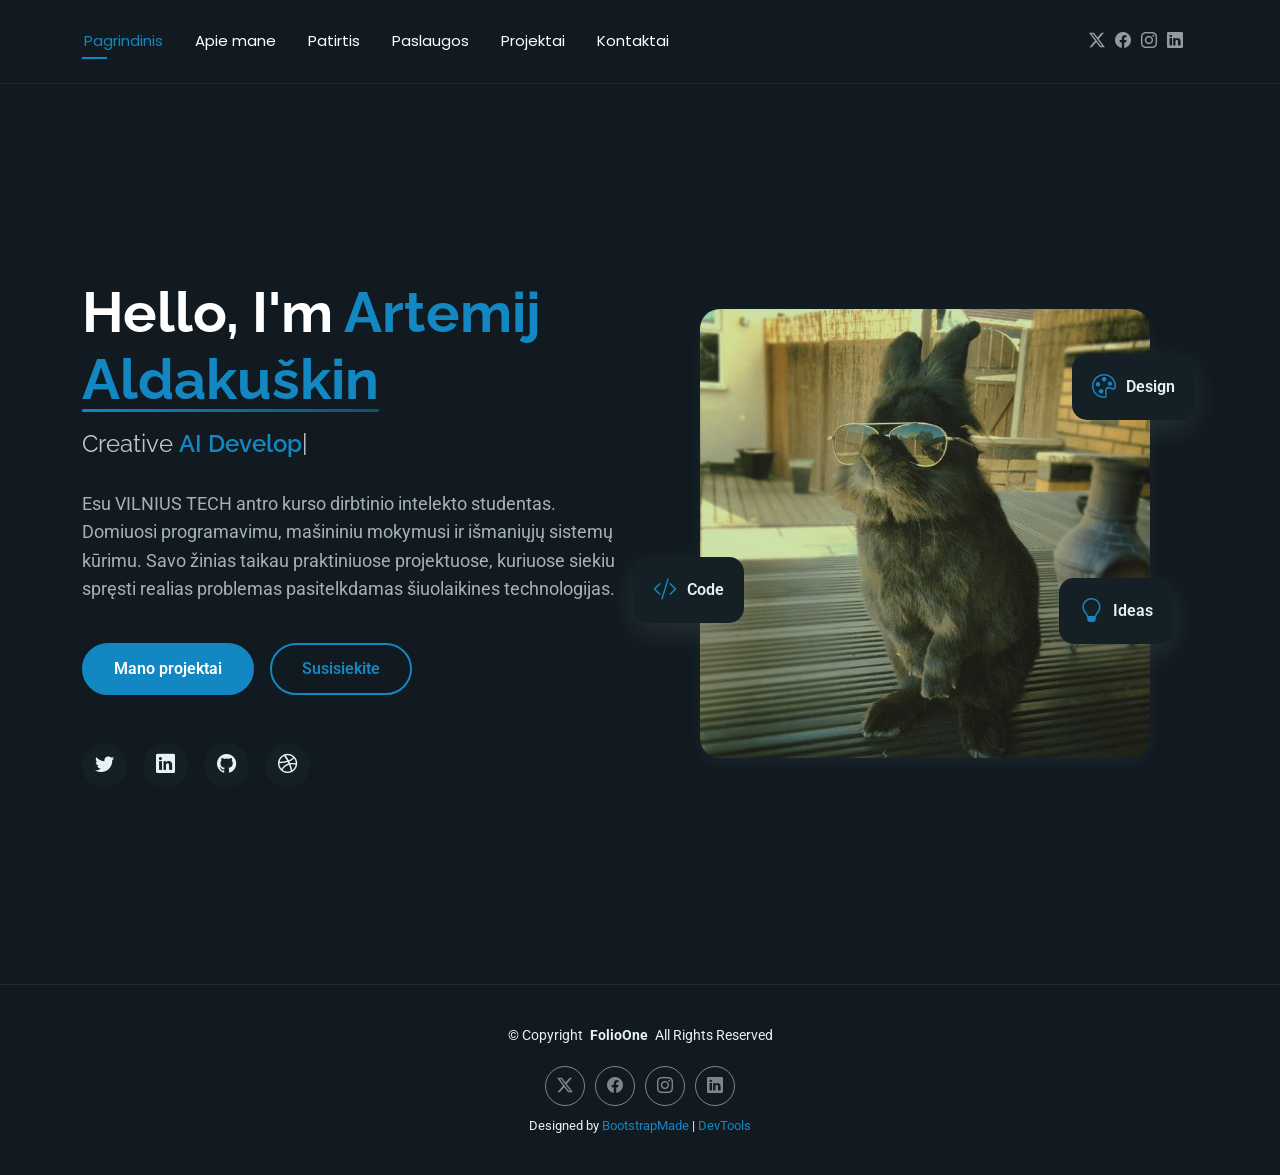
==== commit 7edbd848: "Update CV website for LD7" ====
--- a/index.html
+++ b/index.html
@@ -1,15 +1,16 @@
 <!DOCTYPE html>
-<html lang="en">
+<html lang="lt">
 
 <head>
   <meta charset="utf-8">
   <meta content="width=device-width, initial-scale=1.0" name="viewport">
-  <title>Index - FolioOne Bootstrap Template</title>
-  <meta name="description" content="">
+  <title>Mano CV</title>
+  <meta name="description" content="Artemij Aldakuškin CV puslapis">
   <meta name="keywords" content="">
+  <meta name="author" content="Artemij Aldakuškin">
 
   <!-- Favicons -->
-  <link href="assets/img/favicon.png" rel="icon">
+  <link href="assets/img/icon.png" rel="icon">
   <link href="assets/img/apple-touch-icon.png" rel="apple-touch-icon">
 
   <!-- Fonts -->
@@ -48,12 +49,12 @@
 
       <nav id="navmenu" class="navmenu">
         <ul>
-          <li><a href="index.html" class="active">Home</a></li>
-          <li><a href="about.html">About</a></li>
-          <li><a href="resume.html">Resume</a></li>
-          <li><a href="services.html">Services</a></li>
-          <li><a href="portfolio.html">Portfolio</a></li>
-          <li><a href="contact.html">Contact</a></li>
+          <li><a href="index.html" class="active">Pagrindinis</a></li>
+          <li><a href="about.html">Apie mane</a></li>
+          <li><a href="resume.html">Patirtis</a></li>
+          <li><a href="services.html">Paslaugos</a></li>
+          <li><a href="portfolio.html">Projektai</a></li>
+          <li><a href="contact.html">Kontaktai</a></li>
         </ul>
         <i class="mobile-nav-toggle d-xl-none bi bi-list"></i>
       </nav>
@@ -78,12 +79,12 @@
         <div class="row gy-4 align-items-center">
           <div class="col-lg-6 order-2 order-lg-1">
             <div class="hero-content">
-              <h1 data-aos="fade-up" data-aos-delay="200">Hello, I'm <span class="highlight">Brandon Johnson</span></h1>
-              <h2 data-aos="fade-up" data-aos-delay="300">Creative <span class="typed" data-typed-items="UI/UX Designer, Web Developer, Digital Artist, Brand Strategist"></span></h2>
-              <p data-aos="fade-up" data-aos-delay="400">Lorem ipsum dolor sit amet, consectetur adipiscing elit. Sed do eiusmod tempor incididunt ut labore et dolore magna aliqua. Ut enim ad minim veniam, quis nostrud exercitation ullamco laboris nisi ut aliquip ex ea commodo consequat.</p>
+              <h1 data-aos="fade-up" data-aos-delay="200">Hello, I'm <span style = "color: var(--accent-color)">Artemij </span><span class="highlight">Aldakuškin</span></h1>
+              <h2 data-aos="fade-up" data-aos-delay="300">Creative <span class="typed" data-typed-items="AI Developer, Machine Learning Engineer, Python Developer, Invincible Fearless Sensual Mysterious Enchanting Vigorous Diligent Overhelming Gorgeous Passionate Terrifying Beatiful Powerful Grey Prince Artem"></span></h2>
+              <p data-aos="fade-up" data-aos-delay="400">Esu VILNIUS TECH antro kurso dirbtinio intelekto studentas. Domiuosi programavimu, mašininiu mokymusi ir išmaniųjų sistemų kūrimu. Savo žinias taikau praktiniuose projektuose, kuriuose siekiu spręsti realias problemas pasitelkdamas šiuolaikines technologijas.</p>
               <div class="hero-actions" data-aos="fade-up" data-aos-delay="500">
-                <a href="portfolio.html" class="btn btn-primary">View My Work</a>
-                <a href="contact.html" class="btn btn-outline">Get In Touch</a>
+                <a href="portfolio.html" class="btn btn-primary">Mano projektai</a>
+                <a href="contact.html" class="btn btn-outline">Susisiekite</a>
               </div>
               <div class="social-links" data-aos="fade-up" data-aos-delay="600">
                 <a href="#"><i class="bi bi-twitter"></i></a>
@@ -96,7 +97,7 @@
           <div class="col-lg-6 order-1 order-lg-2">
             <div class="hero-image" data-aos="zoom-in" data-aos-delay="300">
               <div class="image-wrapper">
-                <img src="assets/img/profile/profile-square-11.webp" alt="Sarah Mitchell" class="img-fluid">
+                <img src="assets/img/profile.jpg" alt="Sarah Mitchell" class="img-fluid">
                 <div class="floating-elements">
                   <div class="floating-card design" data-aos="fade-left" data-aos-delay="700">
                     <i class="bi bi-palette"></i>
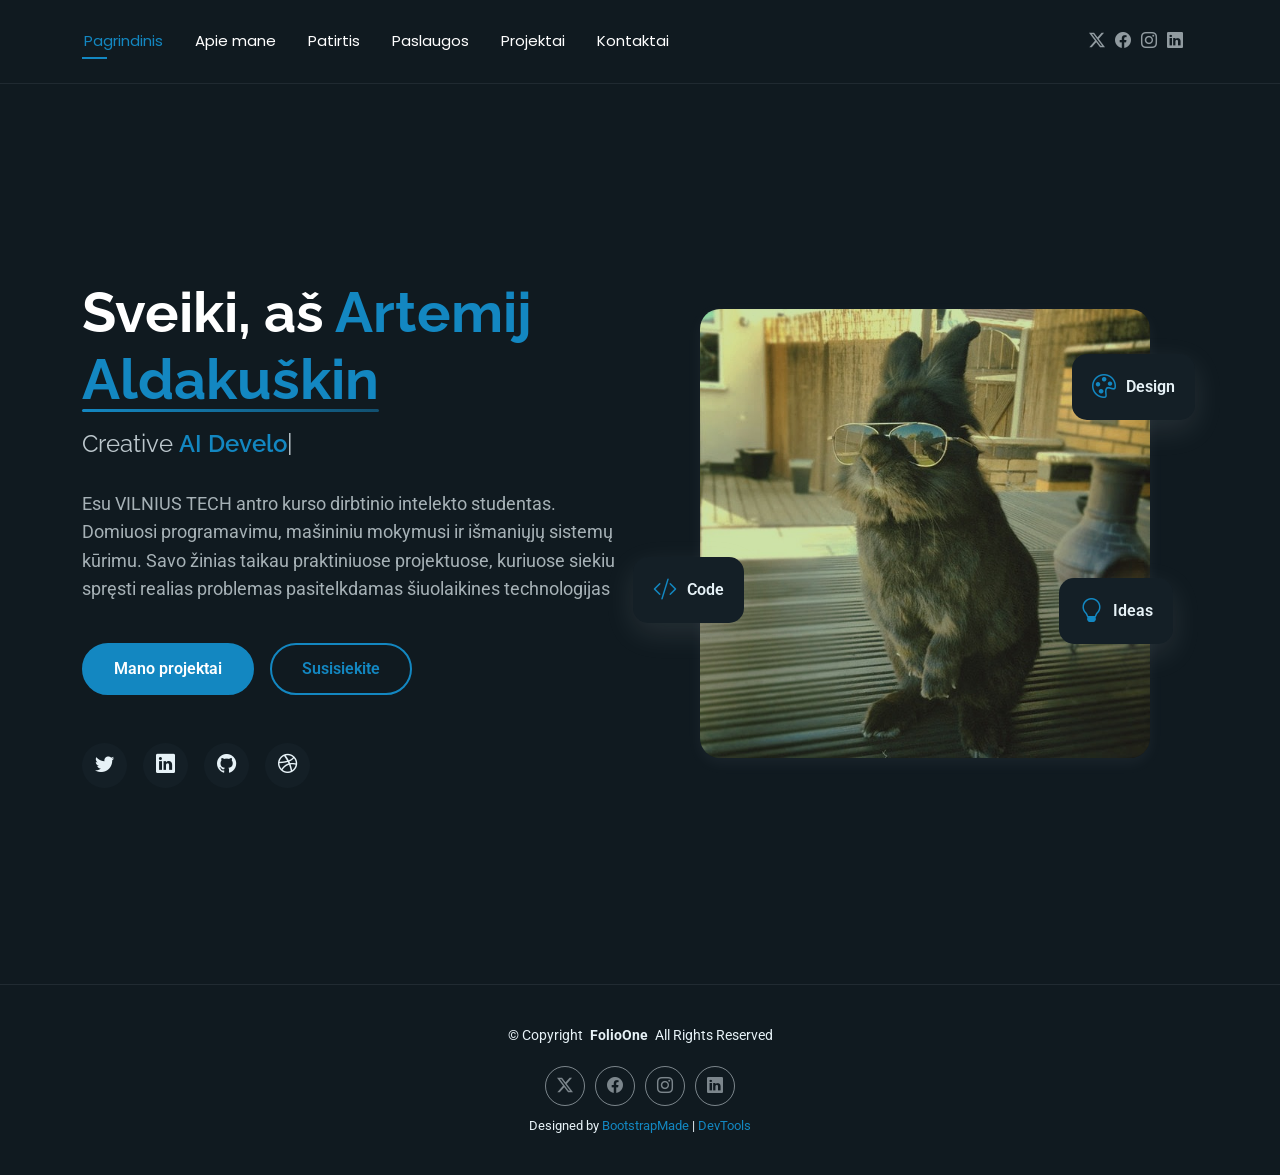
==== commit 3924886e: "Made 8 lab uzduotis" ====
--- a/index.html
+++ b/index.html
@@ -79,9 +79,9 @@
         <div class="row gy-4 align-items-center">
           <div class="col-lg-6 order-2 order-lg-1">
             <div class="hero-content">
-              <h1 data-aos="fade-up" data-aos-delay="200">Hello, I'm <span style = "color: var(--accent-color)">Artemij </span><span class="highlight">Aldakuškin</span></h1>
-              <h2 data-aos="fade-up" data-aos-delay="300">Creative <span class="typed" data-typed-items="AI Developer, Machine Learning Engineer, Python Developer, Invincible Fearless Sensual Mysterious Enchanting Vigorous Diligent Overhelming Gorgeous Passionate Terrifying Beatiful Powerful Grey Prince Artem"></span></h2>
-              <p data-aos="fade-up" data-aos-delay="400">Esu VILNIUS TECH antro kurso dirbtinio intelekto studentas. Domiuosi programavimu, mašininiu mokymusi ir išmaniųjų sistemų kūrimu. Savo žinias taikau praktiniuose projektuose, kuriuose siekiu spręsti realias problemas pasitelkdamas šiuolaikines technologijas.</p>
+              <h1 data-aos="fade-up" data-aos-delay="200">Sveiki, aš <span style = "color: var(--accent-color)">Artemij </span><span class="highlight">Aldakuškin</span></h1>
+              <h2 data-aos="fade-up" data-aos-delay="300">Creative <span class="typed" data-typed-items="AI Developer, Machine Learning Engineer, Python Developer"></span></h2>
+              <p data-aos="fade-up" data-aos-delay="400">Esu VILNIUS TECH antro kurso dirbtinio intelekto studentas. Domiuosi programavimu, mašininiu mokymusi ir išmaniųjų sistemų kūrimu. Savo žinias taikau praktiniuose projektuose, kuriuose siekiu spręsti realias problemas pasitelkdamas šiuolaikines technologijas</p>
               <div class="hero-actions" data-aos="fade-up" data-aos-delay="500">
                 <a href="portfolio.html" class="btn btn-primary">Mano projektai</a>
                 <a href="contact.html" class="btn btn-outline">Susisiekite</a>
@@ -97,7 +97,7 @@
           <div class="col-lg-6 order-1 order-lg-2">
             <div class="hero-image" data-aos="zoom-in" data-aos-delay="300">
               <div class="image-wrapper">
-                <img src="assets/img/profile.jpg" alt="Sarah Mitchell" class="img-fluid">
+                <img src="assets/img/profile.jpg" alt="Triušis su akiniais nuo saulės" class="img-fluid">
                 <div class="floating-elements">
                   <div class="floating-card design" data-aos="fade-left" data-aos-delay="700">
                     <i class="bi bi-palette"></i>
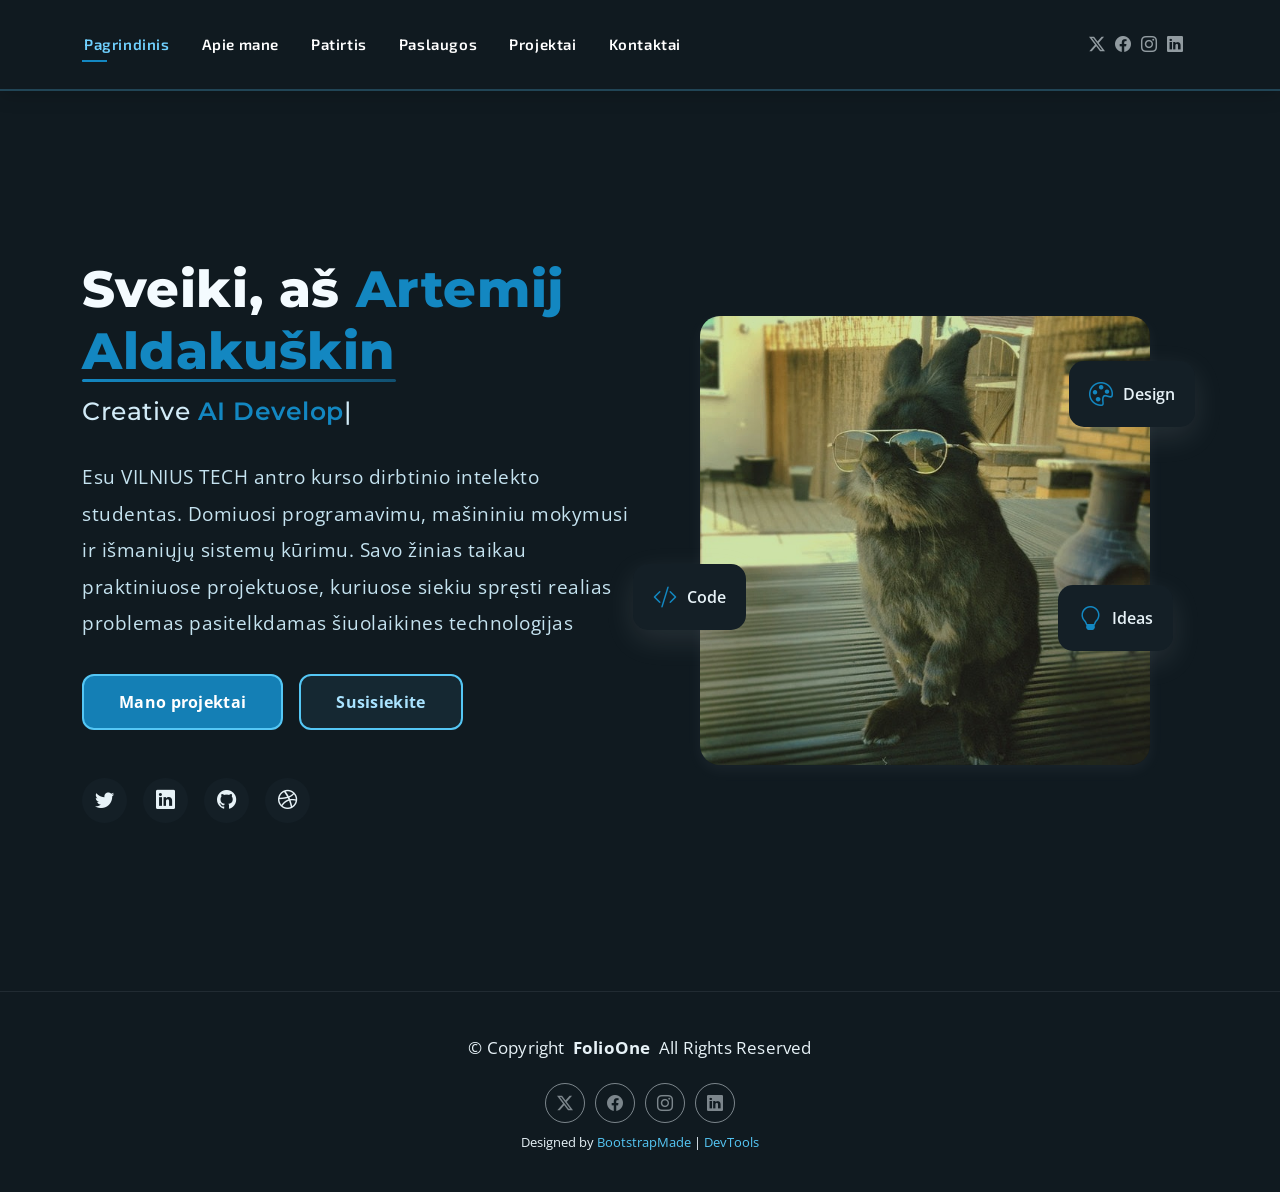
==== commit 61dd7e3e: "Ld_9" ====
--- a/index.html
+++ b/index.html
@@ -17,6 +17,7 @@
   <link href="https://fonts.googleapis.com" rel="preconnect">
   <link href="https://fonts.gstatic.com" rel="preconnect" crossorigin>
   <link href="https://fonts.googleapis.com/css2?family=Roboto:ital,wght@0,100;0,300;0,400;0,500;0,700;0,900;1,100;1,300;1,400;1,500;1,700;1,900&family=Poppins:ital,wght@0,100;0,200;0,300;0,400;0,500;0,600;0,700;0,800;0,900;1,100;1,200;1,300;1,400;1,500;1,600;1,700;1,800;1,900&family=Raleway:ital,wght@0,100;0,200;0,300;0,400;0,500;0,600;0,700;0,800;0,900;1,100;1,200;1,300;1,400;1,500;1,600;1,700;1,800;1,900&display=swap" rel="stylesheet">
+  <link href="https://fonts.googleapis.com/css2?family=Open+Sans:wght@300;400;500;600;700;800&family=Montserrat:wght@300;400;500;600;700;800&family=Exo+2:wght@300;400;500;600;700;800&display=swap" rel="stylesheet">
 
   <!-- Vendor CSS Files -->
   <link href="assets/vendor/bootstrap/css/bootstrap.min.css" rel="stylesheet">
@@ -27,6 +28,7 @@
 
   <!-- Main CSS File -->
   <link href="assets/css/main.css" rel="stylesheet">
+  <link href="assets/css/custom.css" rel="stylesheet">
 
   <!-- =======================================================
   * Template Name: FolioOne
--- a/assets/css/custom.css
+++ b/assets/css/custom.css
@@ -0,0 +1,421 @@
+/* 2. TYPOGRAPHY — different fonts from the original template */
+:root {
+  --default-font: "Open Sans", sans-serif;
+  --heading-font: "Montserrat", sans-serif;
+  --nav-font: "Exo 2", sans-serif;
+  --custom-blue: #55c7f5;
+  --custom-blue-light: #b8e7fb;
+  --custom-border: rgba(85, 199, 245, 0.28);
+}
+
+body {
+  font-family: var(--default-font);
+}
+
+h1, h2, h3, h4, h5, h6 {
+  font-family: var(--heading-font);
+  font-weight: 600;
+  letter-spacing: 0.5px;
+  color: var(--custom-blue-light);
+}
+
+h1 { font-size: 2.8rem; }
+h2 { font-size: 2.2rem; }
+h3 { font-size: 1.75rem; }
+h4 { font-size: 1.4rem; }
+h5 { font-size: 1.15rem; }
+h6 { font-size: 1rem; }
+
+p {
+  font-size: 1.05rem;
+  line-height: 1.85;
+  letter-spacing: 0.2px;
+}
+
+/* The template uses more specific selectors; customize those too. */
+.hero .hero-content h1 {
+  font-size: clamp(2.25rem, 4vw, 3.65rem);
+  font-weight: 800;
+  letter-spacing: 0.6px;
+  color: #f4fbff;
+}
+
+.hero .hero-content h2 {
+  font-size: 1.55rem;
+  font-weight: 500;
+  color: #d2ebf7;
+}
+
+.hero .hero-content p {
+  font-size: 1.2rem;
+  line-height: 1.9;
+  margin-bottom: 2rem;
+  letter-spacing: 0.5px;
+  color: #c5e3f0;
+}
+
+.section-title h2,
+.page-title .heading h1 {
+  font-family: var(--heading-font);
+  font-weight: 750;
+  letter-spacing: 0.5px;
+  color: #e4f5ff;
+}
+
+/* 3. LINKS AND BUTTONS, including :hover and :active */
+a {
+  color: var(--custom-blue);
+  text-decoration: none;
+  transition: color 0.25s ease, text-decoration-color 0.25s ease;
+}
+
+a:hover {
+  color: #d4f2ff;
+  text-decoration: underline;
+  text-underline-offset: 4px;
+}
+
+a:focus-visible,
+button:focus-visible,
+.btn:focus-visible {
+  outline: 2px solid #97e2ff;
+  outline-offset: 3px;
+}
+
+.hero .hero-actions .btn {
+  padding: 14px 35px;
+  border-radius: 12px;
+  font-weight: 700;
+  letter-spacing: 0.3px;
+  transition: transform 0.25s ease, background-color 0.25s ease;
+}
+
+.hero .hero-actions .btn.btn-primary {
+  background: #147fb5;
+  border-color: #55c7f5;
+  color: #ffffff;
+}
+
+.hero .hero-actions .btn.btn-primary:hover {
+  background: #08618f;
+  border-color: #9adfff;
+  color: #ffffff;
+  transform: scale(1.05);
+  text-decoration: none;
+}
+
+.hero .hero-actions .btn.btn-primary:active {
+  transform: scale(0.95);
+  background: #05496f;
+}
+
+.hero .hero-actions .btn.btn-outline {
+  background: rgba(85, 199, 245, 0.08);
+  color: #a9e3ff;
+  border-color: #55c7f5;
+}
+
+.hero .hero-actions .btn.btn-outline:hover {
+  background: rgba(85, 199, 245, 0.2);
+  color: #ffffff;
+  border-color: #a9e3ff;
+  transform: scale(1.05);
+  text-decoration: none;
+}
+
+.hero .hero-actions .btn.btn-outline:active {
+  transform: scale(0.95);
+  background: rgba(85, 199, 245, 0.3);
+}
+
+/* Buttons on the other CV pages */
+.about .btn-ghost,
+.portfolio .btn-primary,
+.contact .contact-form .btn {
+  border-radius: 12px;
+  font-weight: 700;
+  box-shadow: 0 4px 12px rgba(0, 0, 0, 0.15);
+  transition: transform 0.25s ease, box-shadow 0.25s ease;
+}
+
+.about .btn-ghost:hover,
+.portfolio .btn-primary:hover,
+.contact .contact-form .btn:hover {
+  transform: translateY(-3px);
+  box-shadow: 0 9px 24px rgba(85, 199, 245, 0.22);
+  text-decoration: none;
+}
+
+.about .btn-ghost:active,
+.portfolio .btn-primary:active,
+.contact .contact-form .btn:active {
+  transform: scale(0.95);
+}
+
+/* 4. SECTION SPACING — About / Experience / Projects */
+.about {
+  padding: 80px 0;
+}
+.resume {
+  padding: 75px 0;
+}
+.portfolio {
+  padding: 85px 0;
+}
+
+.about .intro-content {
+  margin-bottom: 28px;
+  padding: 22px 24px;
+  border-left: 3px solid var(--custom-blue);
+  border-radius: 12px;
+  background: rgba(85, 199, 245, 0.045);
+}
+
+.about .skill-item {
+  margin-bottom: 16px;
+  padding: 28px;
+  border: 1px solid var(--custom-border);
+  border-radius: 16px;
+  box-shadow: 0 7px 22px rgba(0, 0, 0, 0.22);
+}
+
+.about .skill-item:hover {
+  box-shadow: 0 12px 28px rgba(41, 159, 217, 0.2);
+}
+
+.resume .resume-item {
+  margin-bottom: 3.5rem;
+  padding: 24px 28px;
+  border: 1px solid var(--custom-border);
+  border-radius: 16px;
+  background: var(--surface-color);
+  box-shadow: 0 8px 25px rgba(0, 0, 0, 0.2);
+}
+
+.resume .resume-item .resume-content {
+  padding-left: 1.75rem;
+}
+
+.portfolio .portfolio-card {
+  margin-bottom: 38px;
+  border: 1px solid var(--custom-border);
+  border-radius: 18px;
+  box-shadow: 0 9px 26px rgba(0, 0, 0, 0.25);
+}
+
+.portfolio .portfolio-card .portfolio-info {
+  padding: 26px;
+}
+
+.portfolio .portfolio-card:hover {
+  box-shadow: 0 16px 35px rgba(31, 154, 211, 0.24);
+}
+
+/* More specific heading overrides from the original stylesheet */
+.about .intro-content .headline,
+.resume .resume-item .resume-title,
+.portfolio .portfolio-card .portfolio-info h4 {
+  font-family: var(--heading-font);
+  font-weight: 700;
+  color: #d4f1ff;
+}
+
+/* 5. TWO ADDITIONAL COMPONENTS — 3+ modified CSS properties each */
+/* Component 1: navigation menu */
+.header {
+  border-bottom: 2px solid rgba(85, 199, 245, 0.25);
+  box-shadow: 0 4px 18px rgba(0, 0, 0, 0.17);
+  padding: 18px 0;
+}
+
+.navmenu a,
+.navmenu a:focus {
+  font-family: var(--nav-font);
+  font-weight: 600;
+  letter-spacing: 0.6px;
+}
+
+.navmenu a:hover,
+.navmenu .active {
+  color: #70d1ff;
+  text-decoration: none;
+}
+
+/* Component 2: scroll-to-top button */
+.scroll-top {
+  width: 52px;
+  height: 52px;
+  border-radius: 14px;
+  border: 2px solid #87dcff;
+  background: #14628d;
+  box-shadow: 0 5px 16px rgba(0, 0, 0, 0.35);
+}
+
+.scroll-top:hover {
+  background: #228fc8;
+  transform: translateY(-4px);
+  text-decoration: none;
+}
+
+/* Accessibility — preserve text contrast and mobile layout */
+@media (max-width: 767px) {
+  .about, .resume, .portfolio { padding: 60px 0; }
+  .about .intro-content { padding: 18px; }
+  .resume .resume-item { padding: 18px; }
+  .hero .hero-content p { font-size: 1.05rem; line-height: 1.75; }
+  .hero .hero-actions .btn { padding: 12px 22px; }
+}
+
+/* ============================================================
+   LD9 OPTIONAL TASK (4 points)
+   Styles for lists/table created during LD8.
+   ============================================================ */
+
+/* Ordered and unordered lists: custom pseudo-element markers */
+main ol:not(.breadcrumb),
+main ul.custom-list,
+main .about ul,
+main .resume ul {
+  padding-left: 0;
+  list-style: none;
+}
+
+main ol:not(.breadcrumb) {
+  counter-reset: cv-list;
+}
+
+main ol:not(.breadcrumb) > li {
+  counter-increment: cv-list;
+  position: relative;
+  padding: 7px 0 7px 38px;
+}
+
+main ol:not(.breadcrumb) > li::before {
+  content: counter(cv-list) ".";
+  position: absolute;
+  left: 0;
+  color: #7ad6ff;
+  font-weight: 800;
+}
+
+main ul.custom-list > li,
+main .about ul > li,
+main .resume ul > li {
+  position: relative;
+  padding: 7px 0 7px 28px;
+}
+
+main ul.custom-list > li::before,
+main .about ul > li::before,
+main .resume ul > li::before {
+  content: "◆";
+  position: absolute;
+  left: 0;
+  color: #65cfff;
+  font-size: 0.7rem;
+  top: 12px;
+}
+
+/* Nested lists get a distinct style */
+main ol ol,
+main ol ul,
+main ul.custom-list ul,
+main ul.custom-list ol,
+main .about ul ul,
+main .resume ul ul {
+  margin: 10px 0 8px 10px;
+  padding: 8px 0 8px 14px;
+  border-left: 2px dashed #55c7f5;
+  background: rgba(85, 199, 245, 0.045);
+  border-radius: 6px;
+}
+
+main ol ol { counter-reset: cv-list; }
+
+main ul.custom-list ul > li::before,
+main .about ul ul > li::before,
+main .resume ul ul > li::before {
+  content: "○";
+  top: 7px;
+  font-size: 1rem;
+}
+
+/* Avoid counter/marker styling interfering with the navigation. */
+
+/* Table: header, zebra rows, hover, same cell padding and centered text */
+main table {
+  width: 100%;
+  border-collapse: collapse;
+  border: 1px solid var(--custom-border);
+  border-radius: 10px;
+  overflow: hidden;
+}
+
+main table thead th {
+  background: #17628b;
+  color: #ffffff;
+  font-weight: 700;
+  letter-spacing: 0.4px;
+}
+
+main table th,
+main table td {
+  padding: 14px;
+  text-align: center;
+  vertical-align: middle;
+  border: 1px solid rgba(130, 204, 241, 0.16);
+}
+
+main table tbody tr:nth-child(even) {
+  background-color: rgba(85, 199, 245, 0.11);
+}
+
+main table tbody tr:nth-child(odd) {
+  background-color: rgba(255, 255, 255, 0.025);
+}
+
+main table tbody tr:hover {
+  background-color: rgba(85, 199, 245, 0.22);
+}
+
+.services ul:not(.navmenu ul) {
+  list-style: none;
+  padding-left: 0;
+}
+
+.services ul > li {
+  position: relative;
+  padding: 7px 0 7px 28px;
+}
+
+.services ul > li::before {
+  content: "◆";
+  position: absolute;
+  left: 0;
+  color: #65cfff;
+}
+
+.services ul ul {
+  margin: 10px 0 8px 10px;
+  padding: 8px 0 8px 20px;
+  border-left: 2px dashed #55c7f5;
+  background: rgba(85, 199, 245, 0.045);
+}
+
+.services ul ul > li::before {
+  content: "@";
+}
+
+.services table tr:first-child th {
+  background: #17628b;
+  color: white;
+  font-weight: 700;
+}
+
+.services table tr:nth-child(even) {
+  background: rgba(85, 199, 245, 0.11);
+}
+
+.services table tr:hover {
+  background: rgba(85, 199, 245, 0.22);
+}
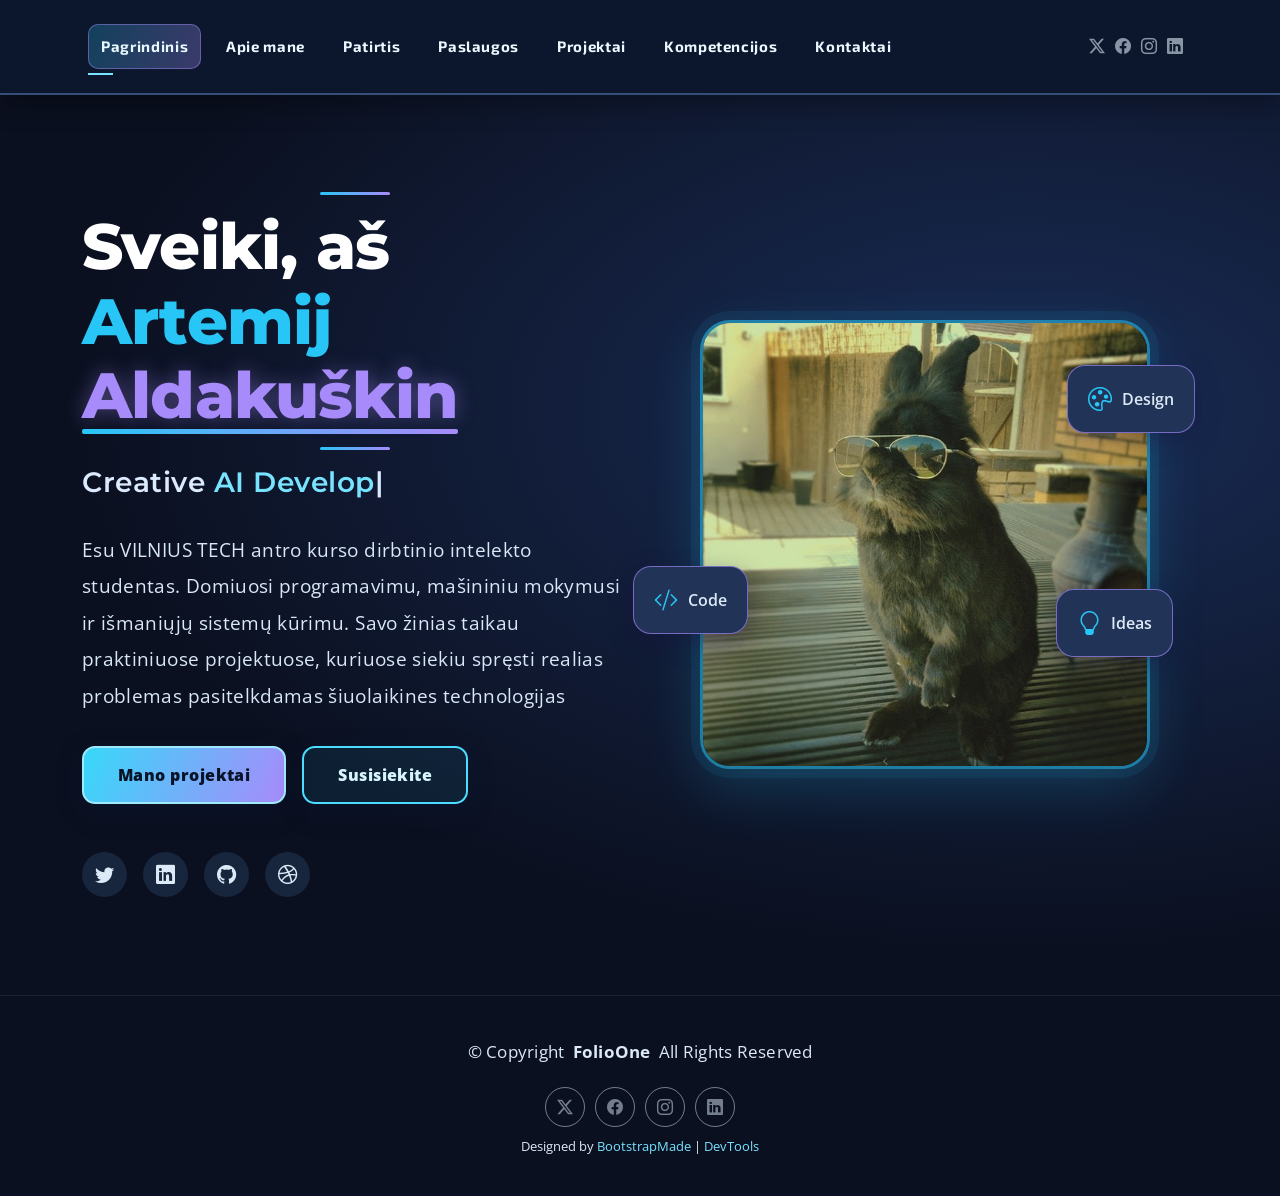
==== commit dc01c573: "LD11 ir LD12" ====
--- a/index.html
+++ b/index.html
@@ -56,6 +56,7 @@
           <li><a href="resume.html">Patirtis</a></li>
           <li><a href="services.html">Paslaugos</a></li>
           <li><a href="portfolio.html">Projektai</a></li>
+          <li><a href="about.html#competencies">Kompetencijos</a></li>
           <li><a href="contact.html">Kontaktai</a></li>
         </ul>
         <i class="mobile-nav-toggle d-xl-none bi bi-list"></i>
--- a/assets/css/custom.css
+++ b/assets/css/custom.css
@@ -1,421 +1,645 @@
-/* 2. TYPOGRAPHY — different fonts from the original template */
+/* 1–2. New typography and deliberately different dark tech palette */
 :root {
   --default-font: "Open Sans", sans-serif;
   --heading-font: "Montserrat", sans-serif;
   --nav-font: "Exo 2", sans-serif;
-  --custom-blue: #55c7f5;
-  --custom-blue-light: #b8e7fb;
-  --custom-border: rgba(85, 199, 245, 0.28);
+  --background-color: #0b1020;
+  --default-color: #dce9f7;
+  --heading-color: #f5f8ff;
+  --accent-color: #28c6f7;
+  --surface-color: #17253d;
+  --contrast-color: #071424;
+  --nav-color: #edf7ff;
+  --nav-hover-color: #78e3ff;
+  --custom-violet: #a78bfa;
+  --custom-border: rgba(93, 183, 255, .38);
+}
+
+/* Theme variables also apply inside template sections with preset classes. */
+.light-background {
+  --background-color: #101b32;
+  --surface-color: #1c304a;
+}
+.dark-background {
+  --background-color: #080e1c;
+  --surface-color: #17253d;
+  --default-color: #ecf5ff;
 }
 
 body {
   font-family: var(--default-font);
+  background: #0b1020;
+  color: var(--default-color);
 }
 
 h1, h2, h3, h4, h5, h6 {
   font-family: var(--heading-font);
-  font-weight: 600;
-  letter-spacing: 0.5px;
-  color: var(--custom-blue-light);
-}
-
-h1 { font-size: 2.8rem; }
-h2 { font-size: 2.2rem; }
-h3 { font-size: 1.75rem; }
+  font-weight: 700;
+  letter-spacing: .5px;
+  color: #f5f8ff;
+}
+h1 { font-size: 3.2rem; }
+h2 { font-size: 2.5rem; }
+h3 { font-size: 1.9rem; }
 h4 { font-size: 1.4rem; }
 h5 { font-size: 1.15rem; }
 h6 { font-size: 1rem; }
-
-p {
-  font-size: 1.05rem;
-  line-height: 1.85;
-  letter-spacing: 0.2px;
-}
-
-/* The template uses more specific selectors; customize those too. */
+p { font-size: 1.05rem; line-height: 1.85; letter-spacing: .25px; }
+
+/* Section titles — gradient headings are striking but readable. */
+.section-title { padding-bottom: 42px; }
+.section-title h2, .page-title .heading h1 {
+  font-family: var(--heading-font);
+  font-size: clamp(2.25rem, 4.5vw, 3.65rem);
+  font-weight: 800;
+  letter-spacing: 1px;
+  color: #f2f8ff;
+  text-shadow: 0 0 25px rgba(40, 198, 247, .26);
+}
+.section-title h2::after {
+  content: "";
+  display: block;
+  width: 90px;
+  height: 5px;
+  margin: 20px auto 0;
+  border-radius: 30px;
+  background: linear-gradient(90deg, #28c6f7, #a78bfa);
+  box-shadow: 0 0 20px rgba(40, 198, 247, .4);
+}
+.section-title p { color: #daeafa; line-height: 1.9; }
+
+.hero { background: radial-gradient(ellipse at 80% 35%, #192c55 0%, #0b1020 66%); }
 .hero .hero-content h1 {
-  font-size: clamp(2.25rem, 4vw, 3.65rem);
+  font-size: clamp(2.4rem, 5vw, 4.1rem);
   font-weight: 800;
-  letter-spacing: 0.6px;
-  color: #f4fbff;
-}
-
-.hero .hero-content h2 {
-  font-size: 1.55rem;
-  font-weight: 500;
-  color: #d2ebf7;
-}
-
+  letter-spacing: -.8px;
+  line-height: 1.17;
+  color: #ffffff;
+}
+.hero .hero-content h1 .highlight {
+  color: #a78bfa;
+  text-shadow: 0 0 20px rgba(167, 139, 250, .4);
+}
+.hero .hero-content h1 .highlight::after {
+  height: 5px;
+  background: linear-gradient(90deg, #28c6f7, #a78bfa);
+}
+.hero .hero-content h2 { font-size: 1.75rem; font-weight: 600; color: #dceaff; }
+.hero .hero-content h2 .typed { color: #78e3ff; }
 .hero .hero-content p {
   font-size: 1.2rem;
   line-height: 1.9;
+  letter-spacing: .35px;
+  color: #d9e8f7;
   margin-bottom: 2rem;
-  letter-spacing: 0.5px;
-  color: #c5e3f0;
-}
-
-.section-title h2,
-.page-title .heading h1 {
-  font-family: var(--heading-font);
-  font-weight: 750;
-  letter-spacing: 0.5px;
-  color: #e4f5ff;
-}
-
-/* 3. LINKS AND BUTTONS, including :hover and :active */
-a {
-  color: var(--custom-blue);
+}
+.hero .hero-image .image-wrapper img {
+  border: 3px solid rgba(40, 198, 247, .58);
+  border-radius: 30px;
+  box-shadow: 0 0 0 9px rgba(40, 198, 247, .07), 0 18px 55px rgba(40, 198, 247, .20);
+}
+.hero .hero-image .floating-elements .floating-card {
+  background: #213356;
+  border: 1px solid rgba(167, 139, 250, .65);
+  border-radius: 18px;
+  box-shadow: 0 8px 24px rgba(24, 15, 58, .38);
+}
+
+/* 3. Links + real hover/active styles for both hero buttons */
+a { color: #78e3ff; text-decoration: none; transition: color .25s ease, background .25s ease; }
+a:hover { color: #e3d7ff; text-decoration: underline; text-underline-offset: 5px; }
+a:focus-visible, button:focus-visible, .btn:focus-visible {
+  outline: 3px solid #a78bfa;
+  outline-offset: 4px;
+}
+.hero .hero-actions .btn {
+  padding: 15px 34px;
+  border-radius: 13px;
+  border-width: 2px;
+  font-weight: 800;
+  letter-spacing: .45px;
+  box-shadow: 0 8px 24px rgba(13, 22, 55, .34);
+  transition: transform .2s ease, box-shadow .2s ease, background .2s ease;
+}
+.hero .hero-actions .btn.btn-primary {
+  color: #091327;
+  background: linear-gradient(115deg, #37d8f9, #a78bfa);
+  border-color: #a0eaff;
+}
+.hero .hero-actions .btn.btn-primary:hover {
+  color: #091327;
+  background: linear-gradient(115deg, #8af1ff, #c2afff);
+  border-color: #d2faff;
+  transform: scale(1.06) translateY(-3px);
+  box-shadow: 0 12px 30px rgba(91, 159, 255, .4);
   text-decoration: none;
-  transition: color 0.25s ease, text-decoration-color 0.25s ease;
-}
-
-a:hover {
-  color: #d4f2ff;
-  text-decoration: underline;
-  text-underline-offset: 4px;
-}
-
-a:focus-visible,
-button:focus-visible,
-.btn:focus-visible {
-  outline: 2px solid #97e2ff;
-  outline-offset: 3px;
-}
-
-.hero .hero-actions .btn {
-  padding: 14px 35px;
-  border-radius: 12px;
-  font-weight: 700;
-  letter-spacing: 0.3px;
-  transition: transform 0.25s ease, background-color 0.25s ease;
-}
-
-.hero .hero-actions .btn.btn-primary {
-  background: #147fb5;
-  border-color: #55c7f5;
-  color: #ffffff;
-}
-
-.hero .hero-actions .btn.btn-primary:hover {
-  background: #08618f;
-  border-color: #9adfff;
-  color: #ffffff;
-  transform: scale(1.05);
+}
+.hero .hero-actions .btn.btn-primary:active {
+  transform: scale(.95);
+  background: #83cfff;
+}
+.hero .hero-actions .btn.btn-outline {
+  color: #d8f5ff;
+  background: rgba(40, 198, 247, .08);
+  border-color: #4bddff;
+}
+.hero .hero-actions .btn.btn-outline:hover {
+  color: #fff;
+  background: rgba(167, 139, 250, .24);
+  border-color: #c4b0ff;
+  transform: scale(1.06) translateY(-3px);
+  box-shadow: 0 12px 30px rgba(167, 139, 250, .3);
   text-decoration: none;
 }
-
-.hero .hero-actions .btn.btn-primary:active {
-  transform: scale(0.95);
-  background: #05496f;
-}
-
-.hero .hero-actions .btn.btn-outline {
-  background: rgba(85, 199, 245, 0.08);
-  color: #a9e3ff;
-  border-color: #55c7f5;
-}
-
-.hero .hero-actions .btn.btn-outline:hover {
-  background: rgba(85, 199, 245, 0.2);
-  color: #ffffff;
-  border-color: #a9e3ff;
-  transform: scale(1.05);
-  text-decoration: none;
-}
-
 .hero .hero-actions .btn.btn-outline:active {
-  transform: scale(0.95);
-  background: rgba(85, 199, 245, 0.3);
-}
-
-/* Buttons on the other CV pages */
-.about .btn-ghost,
+  transform: scale(.95);
+  background: rgba(167, 139, 250, .35);
+}
+.about .intro-content .cta-group .btn-ghost,
 .portfolio .btn-primary,
 .contact .contact-form .btn {
   border-radius: 12px;
+  padding: 13px 24px;
   font-weight: 700;
-  box-shadow: 0 4px 12px rgba(0, 0, 0, 0.15);
-  transition: transform 0.25s ease, box-shadow 0.25s ease;
-}
-
-.about .btn-ghost:hover,
+  background: linear-gradient(110deg, #28c6f7, #8b5cf6);
+  color: #081324;
+  border: 1px solid #a3eaff;
+  box-shadow: 0 6px 22px rgba(80, 135, 247, .24);
+  transition: transform .2s ease, box-shadow .2s ease;
+}
+.about .intro-content .cta-group .btn-ghost:hover,
 .portfolio .btn-primary:hover,
 .contact .contact-form .btn:hover {
-  transform: translateY(-3px);
-  box-shadow: 0 9px 24px rgba(85, 199, 245, 0.22);
+  background: linear-gradient(110deg, #8af1ff, #c8b8ff);
+  color: #071424;
+  transform: translateY(-4px);
+  box-shadow: 0 12px 26px rgba(80, 135, 247, .4);
   text-decoration: none;
 }
-
-.about .btn-ghost:active,
+.about .intro-content .cta-group .btn-ghost:active,
 .portfolio .btn-primary:active,
-.contact .contact-form .btn:active {
-  transform: scale(0.95);
-}
-
-/* 4. SECTION SPACING — About / Experience / Projects */
-.about {
-  padding: 80px 0;
-}
-.resume {
-  padding: 75px 0;
-}
-.portfolio {
-  padding: 85px 0;
-}
-
+.contact .contact-form .btn:active { transform: scale(.95); }
+
+/* 4. About / experience / projects: spacing, borders, shadows, distinct panels */
+.about { padding: 90px 0; }
+.resume { padding: 88px 0; }
+.portfolio { padding: 92px 0; }
 .about .intro-content {
-  margin-bottom: 28px;
-  padding: 22px 24px;
-  border-left: 3px solid var(--custom-blue);
-  border-radius: 12px;
-  background: rgba(85, 199, 245, 0.045);
-}
-
-.about .skill-item {
-  margin-bottom: 16px;
+  margin-bottom: 32px;
+  padding: 30px;
+  border: 1px solid var(--custom-border);
+  border-left: 6px solid #a78bfa;
+  border-radius: 22px;
+  background: linear-gradient(140deg, #192742, #142039);
+  box-shadow: 0 14px 40px rgba(1, 8, 22, .35);
+}
+.about .intro-content .headline {
+  color: #f7f9ff;
+  font-weight: 750;
+  line-height: 1.4;
+}
+.about .intro-content .lead { color: #d9e8f7; }
+.about .skill-item, .skills .skill-box {
+  margin-bottom: 18px;
   padding: 28px;
-  border: 1px solid var(--custom-border);
-  border-radius: 16px;
-  box-shadow: 0 7px 22px rgba(0, 0, 0, 0.22);
-}
-
-.about .skill-item:hover {
-  box-shadow: 0 12px 28px rgba(41, 159, 217, 0.2);
-}
-
+  background: linear-gradient(150deg, #1c3050, #16243b);
+  border: 2px solid rgba(40, 198, 247, .4);
+  border-radius: 20px;
+  box-shadow: 0 12px 32px rgba(0, 5, 19, .3);
+}
+.about .skill-item:hover, .skills .skill-box:hover {
+  transform: translateY(-5px);
+  border-color: #a78bfa;
+  box-shadow: 0 18px 36px rgba(107, 87, 246, .28);
+}
+.skills .skill-box .progress { height: 12px; border-radius: 30px; }
+.skills .skill-box .progress .progress-bar { background: linear-gradient(90deg, #28c6f7, #a78bfa); }
 .resume .resume-item {
   margin-bottom: 3.5rem;
-  padding: 24px 28px;
-  border: 1px solid var(--custom-border);
+  padding: 30px;
+  border: 2px solid rgba(167, 139, 250, .38);
+  border-radius: 22px;
+  background: linear-gradient(145deg, #1b2b49, #121e35);
+  box-shadow: 0 14px 32px rgba(0, 5, 19, .35);
+}
+.resume .resume-item .resume-title { color: #aeeaff; font-weight: 800; }
+.resume .resume-item .resume-content { padding-left: 1.8rem; }
+.resume .skill-item .progress { height: 13px; }
+.resume .skill-item .progress .progress-bar { background: linear-gradient(90deg, #28c6f7, #a78bfa); }
+.portfolio .portfolio-card {
+  margin-bottom: 36px;
+  background: #1a2b48;
+  border: 2px solid rgba(40, 198, 247, .4);
+  border-radius: 22px;
+  box-shadow: 0 12px 30px rgba(0, 6, 20, .33);
+}
+.portfolio .portfolio-card .portfolio-info { padding: 28px; }
+.portfolio .portfolio-card .portfolio-info h4 { color: #e9f5ff; font-weight: 800; }
+.portfolio .portfolio-card:hover {
+  transform: translateY(-8px);
+  border-color: #b99cff;
+  box-shadow: 0 18px 42px rgba(116, 91, 237, .3);
+}
+.portfolio .portfolio-filters li {
+  border: 1px solid #5286b2;
+  border-radius: 10px;
+  background: #1c3552;
+  color: #c9f1ff;
+  padding: 11px 22px;
+}
+.portfolio .portfolio-filters li:hover, .portfolio .portfolio-filters li.filter-active {
+  background: #845de5;
+  color: #fff;
+  border-color: #ccb7ff;
+}
+
+/* 5. Additional component A: nav — changed padding, background, border, shape, shadow */
+.header {
+  padding: 18px 0;
+  background: rgba(13, 24, 46, .97);
+  border-bottom: 2px solid #354f79;
+  box-shadow: 0 10px 25px rgba(0, 0, 0, .3);
+}
+.navmenu a, .navmenu a:focus {
+  font-family: var(--nav-font);
+  font-weight: 700;
+  letter-spacing: .65px;
+  border-radius: 10px;
+  transition: background .2s, color .2s;
+}
+@media (min-width: 1200px) {
+  .navmenu > ul > li { padding: 6px 6px; }
+  .navmenu > ul > li > a { padding: 11px 13px; }
+  .navmenu > ul > li > a:hover,
+  .navmenu > ul > li > a.active {
+    background: linear-gradient(110deg, rgba(40, 198, 247, .24), rgba(167, 139, 250, .30));
+    color: #e8f8ff;
+    box-shadow: inset 0 0 0 1px rgba(167, 139, 250, .45);
+    text-decoration: none;
+  }
+}
+/* Additional component B: scroll-to-top — 5 properties changed */
+.scroll-top {
+  width: 56px;
+  height: 56px;
   border-radius: 16px;
-  background: var(--surface-color);
-  box-shadow: 0 8px 25px rgba(0, 0, 0, 0.2);
-}
-
-.resume .resume-item .resume-content {
-  padding-left: 1.75rem;
-}
-
-.portfolio .portfolio-card {
-  margin-bottom: 38px;
-  border: 1px solid var(--custom-border);
-  border-radius: 18px;
-  box-shadow: 0 9px 26px rgba(0, 0, 0, 0.25);
-}
-
-.portfolio .portfolio-card .portfolio-info {
-  padding: 26px;
-}
-
-.portfolio .portfolio-card:hover {
-  box-shadow: 0 16px 35px rgba(31, 154, 211, 0.24);
-}
-
-/* More specific heading overrides from the original stylesheet */
-.about .intro-content .headline,
-.resume .resume-item .resume-title,
-.portfolio .portfolio-card .portfolio-info h4 {
-  font-family: var(--heading-font);
-  font-weight: 700;
-  color: #d4f1ff;
-}
-
-/* 5. TWO ADDITIONAL COMPONENTS — 3+ modified CSS properties each */
-/* Component 1: navigation menu */
-.header {
-  border-bottom: 2px solid rgba(85, 199, 245, 0.25);
-  box-shadow: 0 4px 18px rgba(0, 0, 0, 0.17);
-  padding: 18px 0;
-}
-
-.navmenu a,
-.navmenu a:focus {
-  font-family: var(--nav-font);
-  font-weight: 600;
-  letter-spacing: 0.6px;
-}
-
-.navmenu a:hover,
-.navmenu .active {
-  color: #70d1ff;
+  border: 2px solid #8be7ff;
+  background: linear-gradient(135deg, #087ea8, #7352c6);
+  box-shadow: 0 8px 25px rgba(68, 133, 234, .4);
+}
+.scroll-top:hover {
+  background: linear-gradient(135deg, #1caee0, #9c78f0);
+  transform: translateY(-5px);
   text-decoration: none;
 }
-
-/* Component 2: scroll-to-top button */
-.scroll-top {
-  width: 52px;
-  height: 52px;
-  border-radius: 14px;
-  border: 2px solid #87dcff;
-  background: #14628d;
-  box-shadow: 0 5px 16px rgba(0, 0, 0, 0.35);
-}
-
-.scroll-top:hover {
-  background: #228fc8;
-  transform: translateY(-4px);
-  text-decoration: none;
-}
-
-/* Accessibility — preserve text contrast and mobile layout */
-@media (max-width: 767px) {
-  .about, .resume, .portfolio { padding: 60px 0; }
-  .about .intro-content { padding: 18px; }
-  .resume .resume-item { padding: 18px; }
-  .hero .hero-content p { font-size: 1.05rem; line-height: 1.75; }
-  .hero .hero-actions .btn { padding: 12px 22px; }
-}
-
-/* ============================================================
-   LD9 OPTIONAL TASK (4 points)
-   Styles for lists/table created during LD8.
-   ============================================================ */
-
-/* Ordered and unordered lists: custom pseudo-element markers */
-main ol:not(.breadcrumb),
-main ul.custom-list,
-main .about ul,
-main .resume ul {
-  padding-left: 0;
-  list-style: none;
-}
-
-main ol:not(.breadcrumb) {
-  counter-reset: cv-list;
-}
-
-main ol:not(.breadcrumb) > li {
-  counter-increment: cv-list;
-  position: relative;
-  padding: 7px 0 7px 38px;
-}
-
-main ol:not(.breadcrumb) > li::before {
-  content: counter(cv-list) ".";
-  position: absolute;
-  left: 0;
-  color: #7ad6ff;
-  font-weight: 800;
-}
-
-main ul.custom-list > li,
-main .about ul > li,
-main .resume ul > li {
-  position: relative;
-  padding: 7px 0 7px 28px;
-}
-
-main ul.custom-list > li::before,
-main .about ul > li::before,
-main .resume ul > li::before {
-  content: "◆";
-  position: absolute;
-  left: 0;
-  color: #65cfff;
-  font-size: 0.7rem;
-  top: 12px;
-}
-
-/* Nested lists get a distinct style */
-main ol ol,
-main ol ul,
-main ul.custom-list ul,
-main ul.custom-list ol,
-main .about ul ul,
-main .resume ul ul {
-  margin: 10px 0 8px 10px;
-  padding: 8px 0 8px 14px;
-  border-left: 2px dashed #55c7f5;
-  background: rgba(85, 199, 245, 0.045);
-  border-radius: 6px;
-}
-
-main ol ol { counter-reset: cv-list; }
-
-main ul.custom-list ul > li::before,
-main .about ul ul > li::before,
-main .resume ul ul > li::before {
-  content: "○";
-  top: 7px;
-  font-size: 1rem;
-}
-
-/* Avoid counter/marker styling interfering with the navigation. */
-
-/* Table: header, zebra rows, hover, same cell padding and centered text */
-main table {
-  width: 100%;
-  border-collapse: collapse;
-  border: 1px solid var(--custom-border);
-  border-radius: 10px;
-  overflow: hidden;
-}
-
-main table thead th {
-  background: #17628b;
-  color: #ffffff;
-  font-weight: 700;
-  letter-spacing: 0.4px;
-}
-
-main table th,
-main table td {
-  padding: 14px;
-  text-align: center;
-  vertical-align: middle;
-  border: 1px solid rgba(130, 204, 241, 0.16);
-}
-
-main table tbody tr:nth-child(even) {
-  background-color: rgba(85, 199, 245, 0.11);
-}
-
-main table tbody tr:nth-child(odd) {
-  background-color: rgba(255, 255, 255, 0.025);
-}
-
-main table tbody tr:hover {
-  background-color: rgba(85, 199, 245, 0.22);
-}
-
-.services ul:not(.navmenu ul) {
+.scroll-top i { color: #fff; }
+
+/* 6. LD8 OPTIONAL: ordered, unordered and nested lists (services.html) */
+.services ul:not(.portfolio-filters), .services ol {
   list-style: none;
   padding-left: 0;
-}
-
+  margin: 12px 0 24px;
+}
+.services ol { counter-reset: cv-step; }
+.services ol > li {
+  position: relative;
+  counter-increment: cv-step;
+  padding: 13px 16px 13px 56px;
+  margin-bottom: 8px;
+  border-radius: 12px;
+  background: #1b3050;
+  border: 1px solid rgba(40, 198, 247, .25);
+}
+.services ol > li::before {
+  content: counter(cv-step);
+  position: absolute;
+  left: 14px;
+  top: 10px;
+  width: 28px;
+  height: 28px;
+  border-radius: 8px;
+  background: #28c6f7;
+  color: #091327;
+  display: grid;
+  place-items: center;
+  font-weight: 800;
+}
 .services ul > li {
   position: relative;
-  padding: 7px 0 7px 28px;
-}
-
+  padding: 10px 12px 10px 36px;
+}
 .services ul > li::before {
   content: "◆";
   position: absolute;
-  left: 0;
-  color: #65cfff;
-}
-
+  left: 9px;
+  top: 10px;
+  color: #66dfff;
+}
 .services ul ul {
-  margin: 10px 0 8px 10px;
-  padding: 8px 0 8px 20px;
-  border-left: 2px dashed #55c7f5;
-  background: rgba(85, 199, 245, 0.045);
-}
-
-.services ul ul > li::before {
-  content: "@";
-}
-
+  margin: 8px 0 4px 0;
+  padding: 5px 8px 5px 14px;
+  border-left: 3px dashed #a78bfa;
+  border-radius: 8px;
+  background: rgba(167, 139, 250, .12);
+}
+.services ul ul > li { padding-left: 30px; color: #dbcfff; }
+.services ul ul > li::before { content: "○"; color: #d4baff; }
+
+/* LD8 OPTIONAL: service-price table, including its real header markup (first tr, no thead) */
+.services table {
+  width: 100%;
+  border-collapse: separate;
+  border-spacing: 0;
+  border: 2px solid #5475ab;
+  border-radius: 16px;
+  overflow: hidden;
+  margin: 18px 0 34px;
+  background: #15263f;
+  box-shadow: 0 12px 28px rgba(0, 0, 0, .28);
+}
+.services table th, .services table td {
+  padding: 16px;
+  text-align: center;
+  vertical-align: middle;
+  border-bottom: 1px solid rgba(114, 184, 235, .22);
+}
 .services table tr:first-child th {
-  background: #17628b;
-  color: white;
-  font-weight: 700;
-}
-
-.services table tr:nth-child(even) {
-  background: rgba(85, 199, 245, 0.11);
-}
-
-.services table tr:hover {
-  background: rgba(85, 199, 245, 0.22);
+  color: #fff;
+  font-weight: 800;
+  background: linear-gradient(110deg, #14648d, #6844aa);
+}
+.services table tr:nth-child(even) { background: rgba(40, 198, 247, .12); }
+.services table tr:nth-child(odd):not(:first-child) { background: rgba(167, 139, 250, .06); }
+.services table tr:hover:not(:first-child) { background: rgba(167, 139, 250, .24); }
+.services table tr:last-child td { border-bottom: none; }
+
+/* Small screens, with adequate spacing and contrast */
+@media (max-width: 767px) {
+  .about, .resume, .portfolio { padding: 65px 0; }
+  .about .intro-content, .resume .resume-item { padding: 19px; }
+  .hero .hero-content p { font-size: 1.05rem; line-height: 1.75; }
+  .hero .hero-actions .btn { padding: 13px 22px; }
+  .services table th, .services table td { padding: 9px 6px; font-size: .84rem; }
+}
+@media (prefers-reduced-motion: reduce) {
+  .hero .hero-actions .btn, .portfolio .portfolio-card, .scroll-top { transition: none; }
+}
+@keyframes socialWiggle {
+  0% {
+    transform: rotate(0deg);
+    opacity: 1;
+  }
+
+  30% {
+    transform: rotate(15deg);
+    opacity: 1;
+  }
+
+  60% {
+    transform: rotate(-15deg);
+    opacity: 0.5;
+  }
+
+  100% {
+    transform: rotate(0deg);
+    opacity: 1;
+  }
+}
+
+.hero .social-links a:hover {
+  animation: socialWiggle 1s 1;
+}
+
+.custom-spinner {
+  width: 40px;
+  height: 40px;
+  border-width: 4px;
+  border-color: #28c6f7;
+  border-style: solid;
+  border-top-color: transparent;
+  border-radius: 50%;
+  margin: 20px auto;
+  animation: spinnerRotate 1s infinite;
+}
+
+@keyframes spinnerRotate {
+  0% {
+    transform: rotate(0deg);
+    opacity: 1;
+  }
+  100% {
+    transform: rotate(360deg);
+    opacity: 1;
+  }
+}
+
+.section-title h2 {
+  position: relative;
+}
+
+.section-title h2::before {
+  content: "";
+  display: block;
+  width: 70px;
+  height: 3px;
+  margin-top: 0px;
+  margin-left: 153px;
+  background: linear-gradient(90deg, #28c6f7, #a78bfa);
+  border-radius: 3px;
+  animation: linePulse 1s infinite;
+}
+
+.section-title h2::after {
+  content: "";
+  display: block;
+  width: 70px;
+  height: 3px;
+  margin: 14px auto 0;
+  background: linear-gradient(90deg, #28c6f7, #a78bfa);
+  border-radius: 3px;
+  animation: linePulse 1s infinite;
+}
+
+@keyframes linePulse {
+  0% {
+    transform: scaleX(1);
+  }
+
+  50% {
+    transform: scaleX(1.5);
+  }
+
+  100% {
+    transform: scaleX(1);
+  }
+}
+
+.services {
+background: linear-gradient(
+  120deg,
+  #080e20,
+  #244578,
+  #39245e,
+  #080e20
+);
+  background-size: 300% 300%;
+  animation: gradientMove 12s ease infinite;
+}
+
+@keyframes gradientMove {
+  0% {
+    background-position: 0% 50%;
+  }
+
+  50% {
+    background-position: 100% 50%;
+  }
+
+  100% {
+    background-position: 0% 50%;
+  }
+}
+
+.section-title h2::before,
+.section-title h2::after {
+  display: block;
+  margin-left: auto;
+  margin-right: auto;
+}
+
+.about {
+  position: relative;
+  overflow: hidden;
+}
+
+.floating-shape {
+  position: absolute;
+  pointer-events: none;
+  opacity: 0.25;
+  z-index: 0;
+}
+
+.shape-circle {
+  width: 90px;
+  height: 90px;
+  border: 3px solid #28c6f7;
+  border-radius: 50%;
+  top: 18%;
+  right: 8%;
+  animation: circleFloat 5s ease-in-out infinite;
+}
+
+.shape-diamond {
+  width: 65px;
+  height: 65px;
+  border: 3px solid #a78bfa;
+  top: 10%;
+  left: 8%;
+  animation: diamondFloat 7s ease-in-out infinite;
+}
+
+@keyframes circleFloat {
+  0%, 100% {
+    transform: translateY(0);
+  }
+  50% {
+    transform: translateY(-25px);
+  }
+}
+
+@keyframes diamondFloat {
+  0%, 100% {
+    transform: translateY(0) rotate(45deg);
+  }
+  50% {
+    transform: translateY(20px) rotate(135deg);
+  }
+}
+.contact .info-box h3,
+.contact .info-box h4 {
+  color: #eef6ff;
+}
+
+.contact .contact-form label {
+  display: block;
+  margin-bottom: .35rem;
+}
+
+.form-error {
+  color: #ffb4b4;
+}
+
+#contactResults:not(:empty) {
+  margin-top: 1.5rem;
+  overflow-wrap: anywhere;
+}
+
+.contact .contact-form #contactResults p {
+  color: var(--default-color);
+  margin-bottom: .35rem;
+}
+
+.competency-summary {
+  display: flex;
+  align-items: center;
+  gap: 1rem;
+  margin-bottom: 1.5rem;
+}
+
+.competency-progress {
+  flex: 1;
+}
+
+#levelProgress {
+  width: 100%;
+  accent-color: var(--accent-color);
+}
+
+.competency-card,
+.achievement {
+  padding: .8rem;
+  border: 1px solid var(--custom-border);
+  border-radius: .65rem;
+  background: var(--surface-color);
+}
+
+.competency-card {
+  margin-bottom: .75rem;
+}
+
+.competency-card select {
+  margin-top: .5rem;
+  background-color: var(--background-color);
+  color: var(--default-color);
+}
+
+.achievement span {
+  display: block;
+}
+
+.achievement.is-unlocked {
+  border-color: var(--accent-color);
+  background: #203a50;
+}
+.hero .hero-content h1::before,
+.hero .hero-content h1::after,
+.services .section-title h1::before,
+.services .section-title h1::after {
+  content: "";
+  display: block;
+  width: 70px;
+  height: 3px;
+  background: linear-gradient(90deg, #28c6f7, #a78bfa);
+  border-radius: 3px;
+  animation: linePulse 1s infinite;
+}
+
+.hero .hero-content h1::before,
+.services .section-title h1::before {
+  margin: 0 auto 14px;
+}
+
+.hero .hero-content h1::after,
+.services .section-title h1::after {
+  margin: 14px auto 0;
 }
